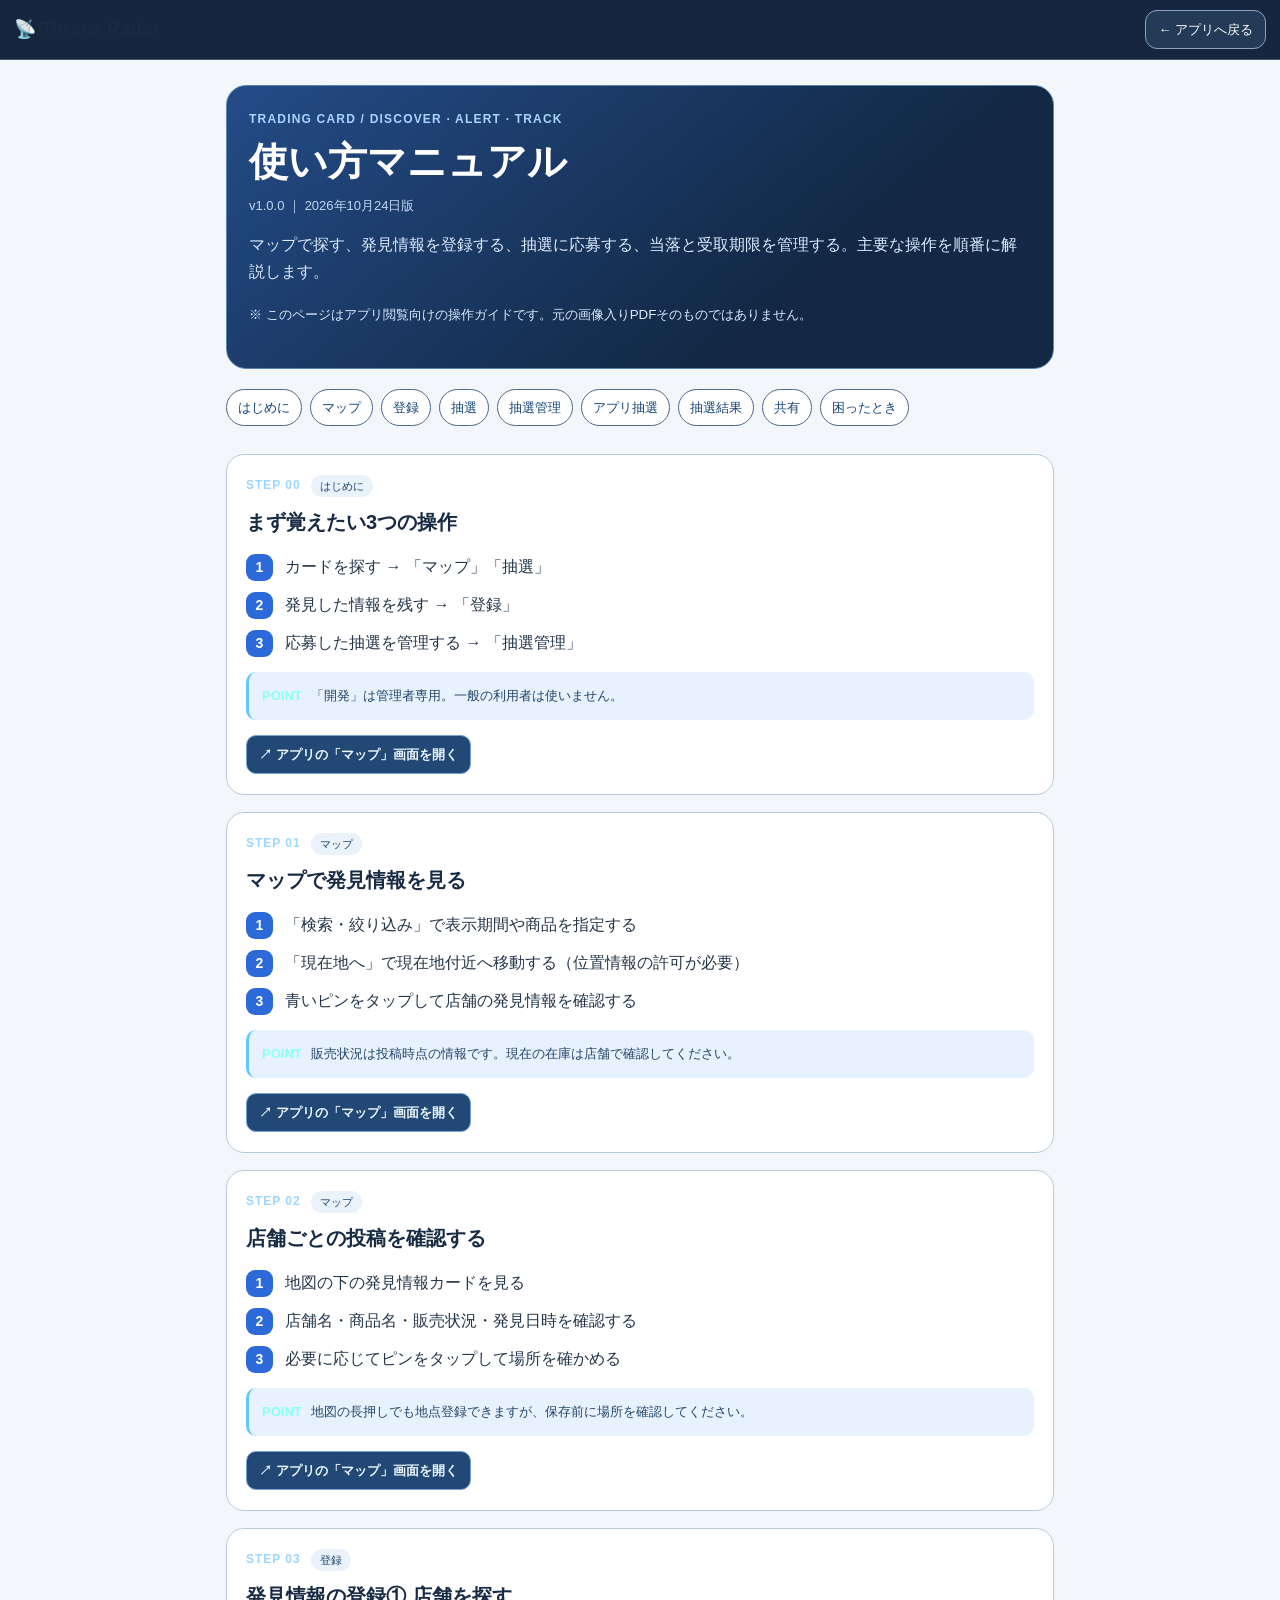
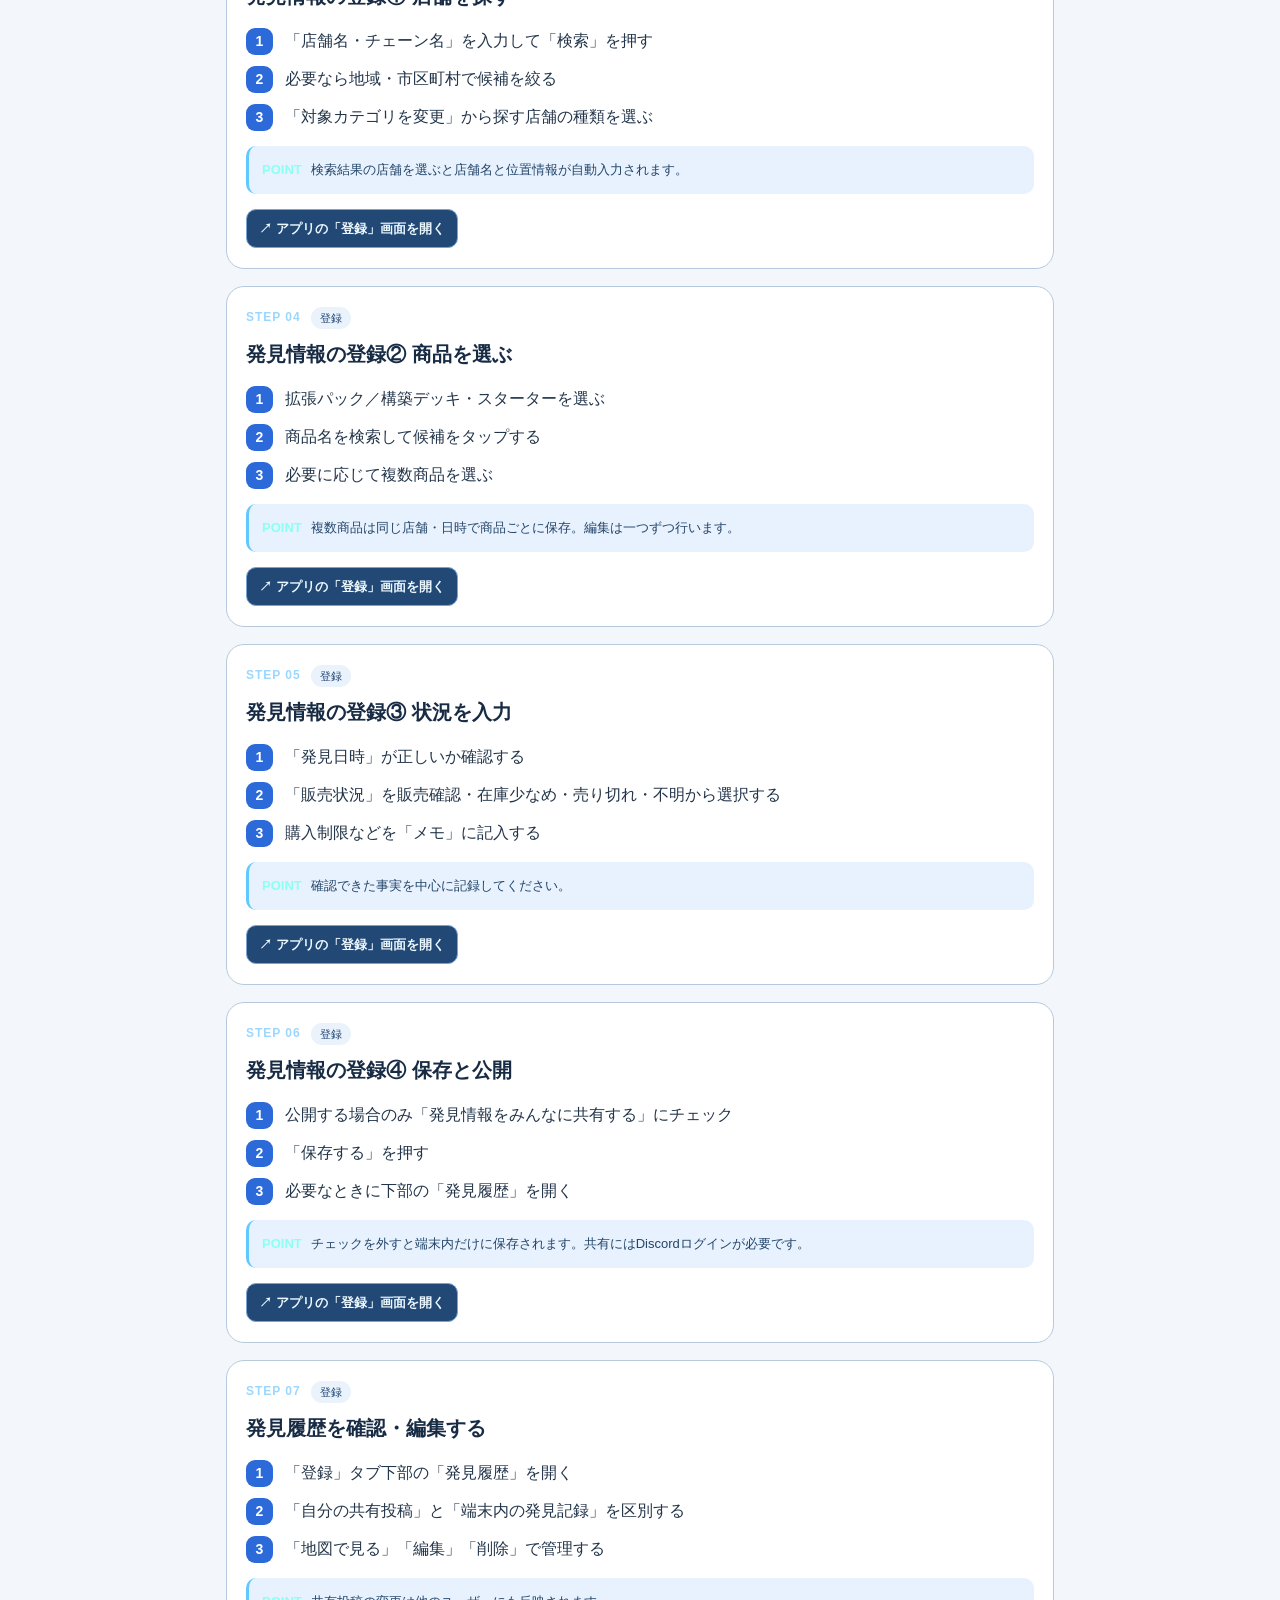
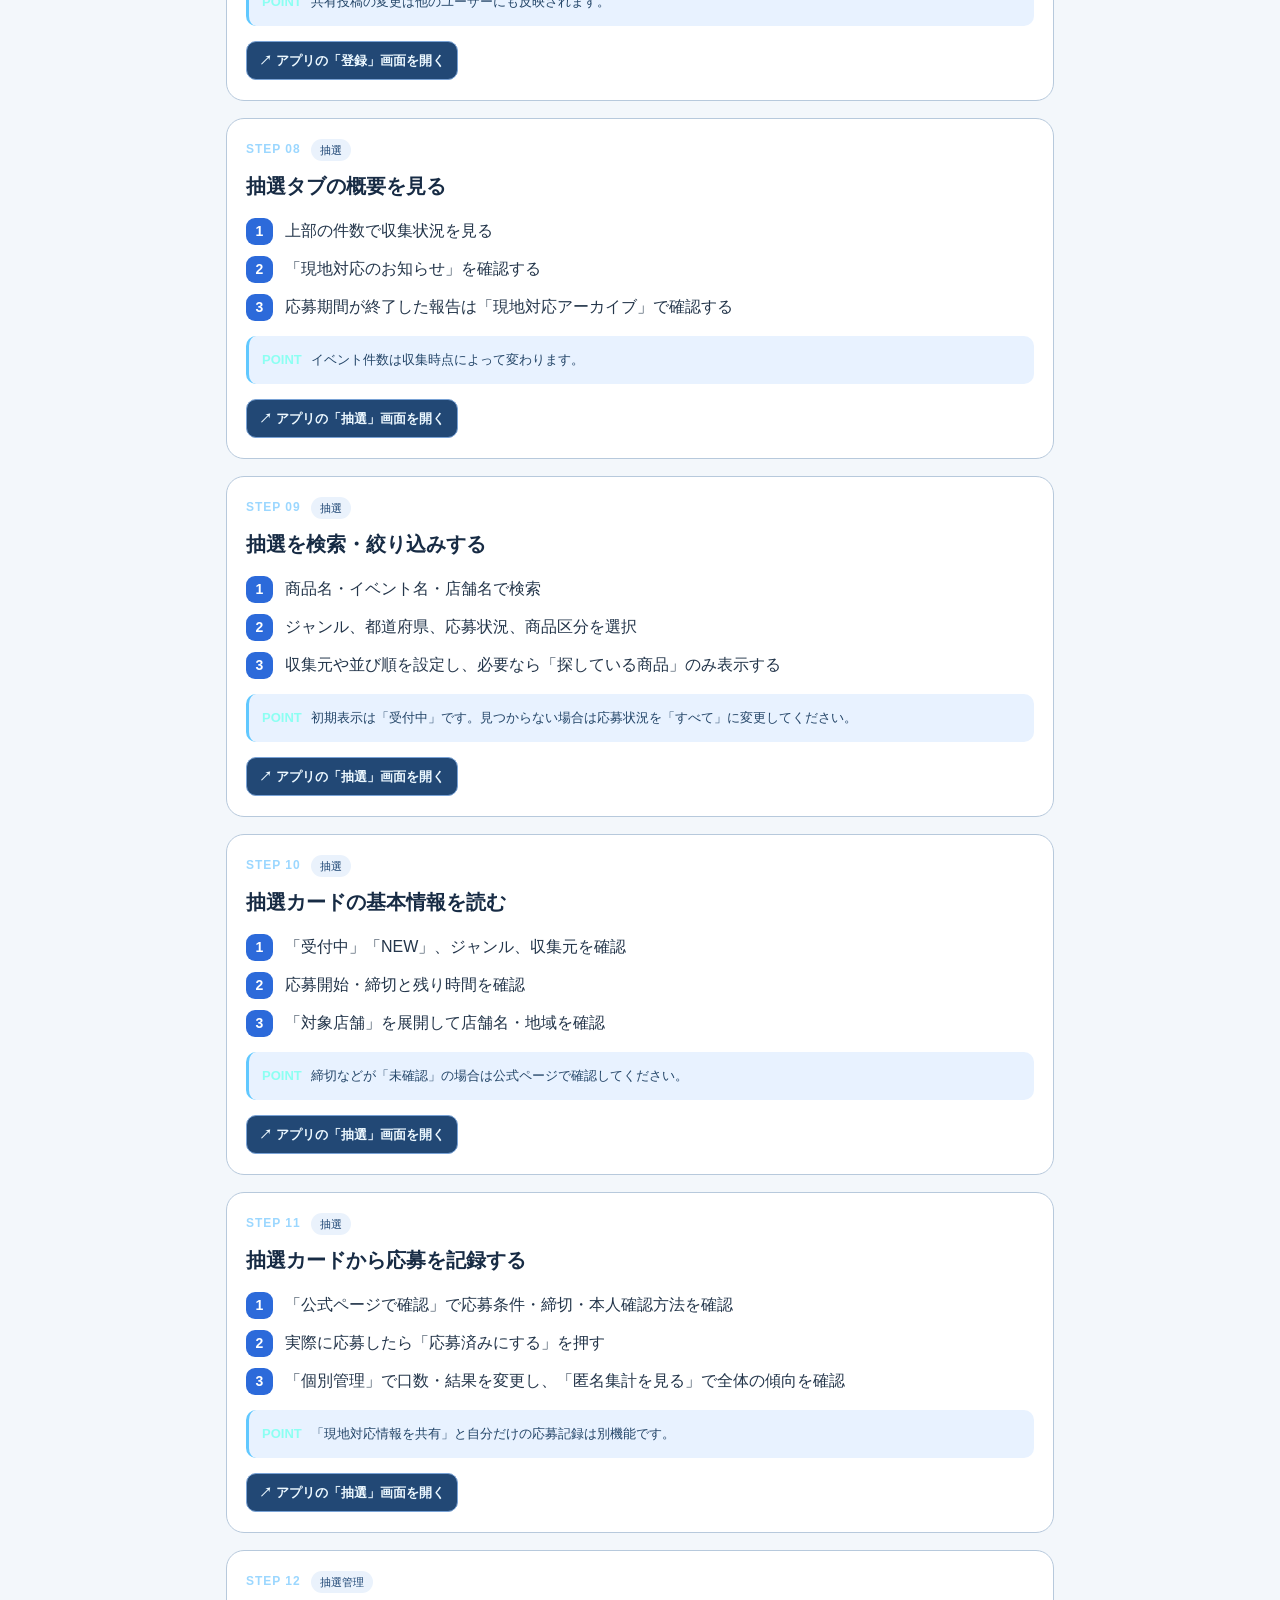
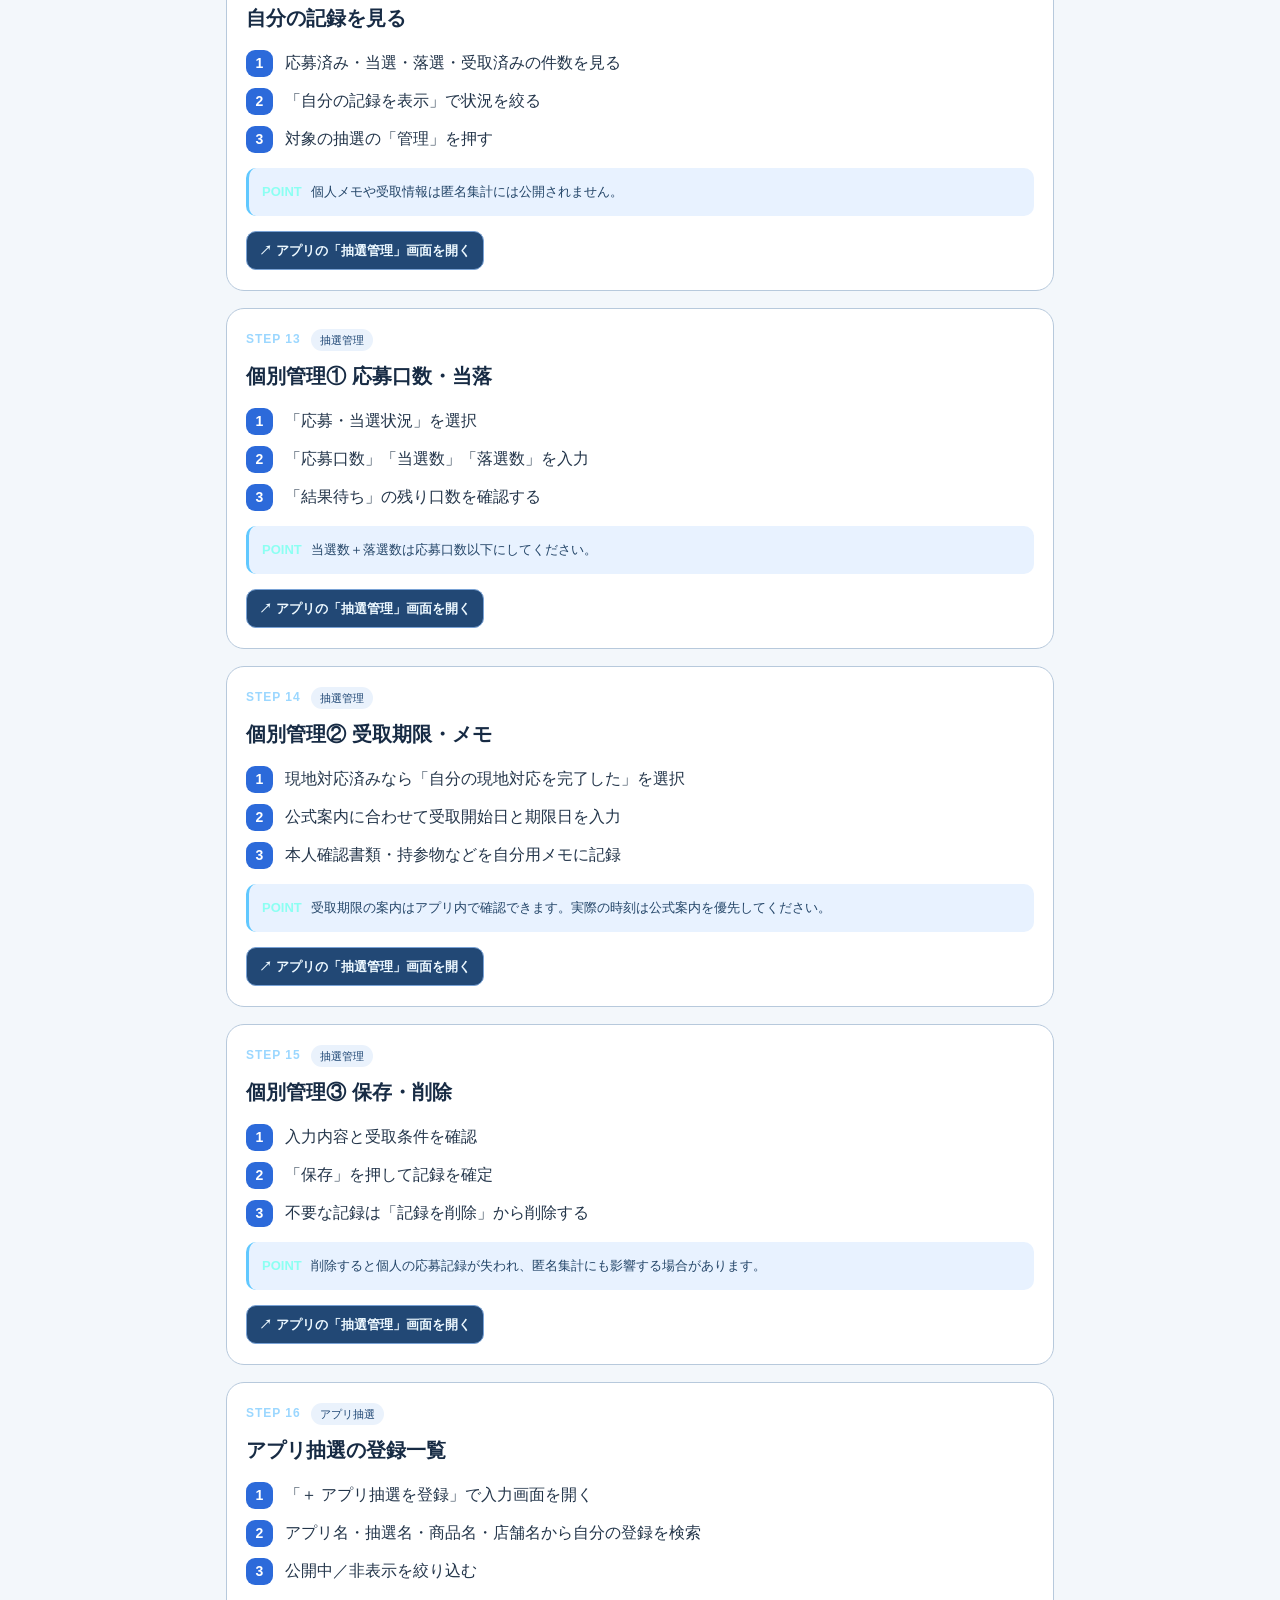
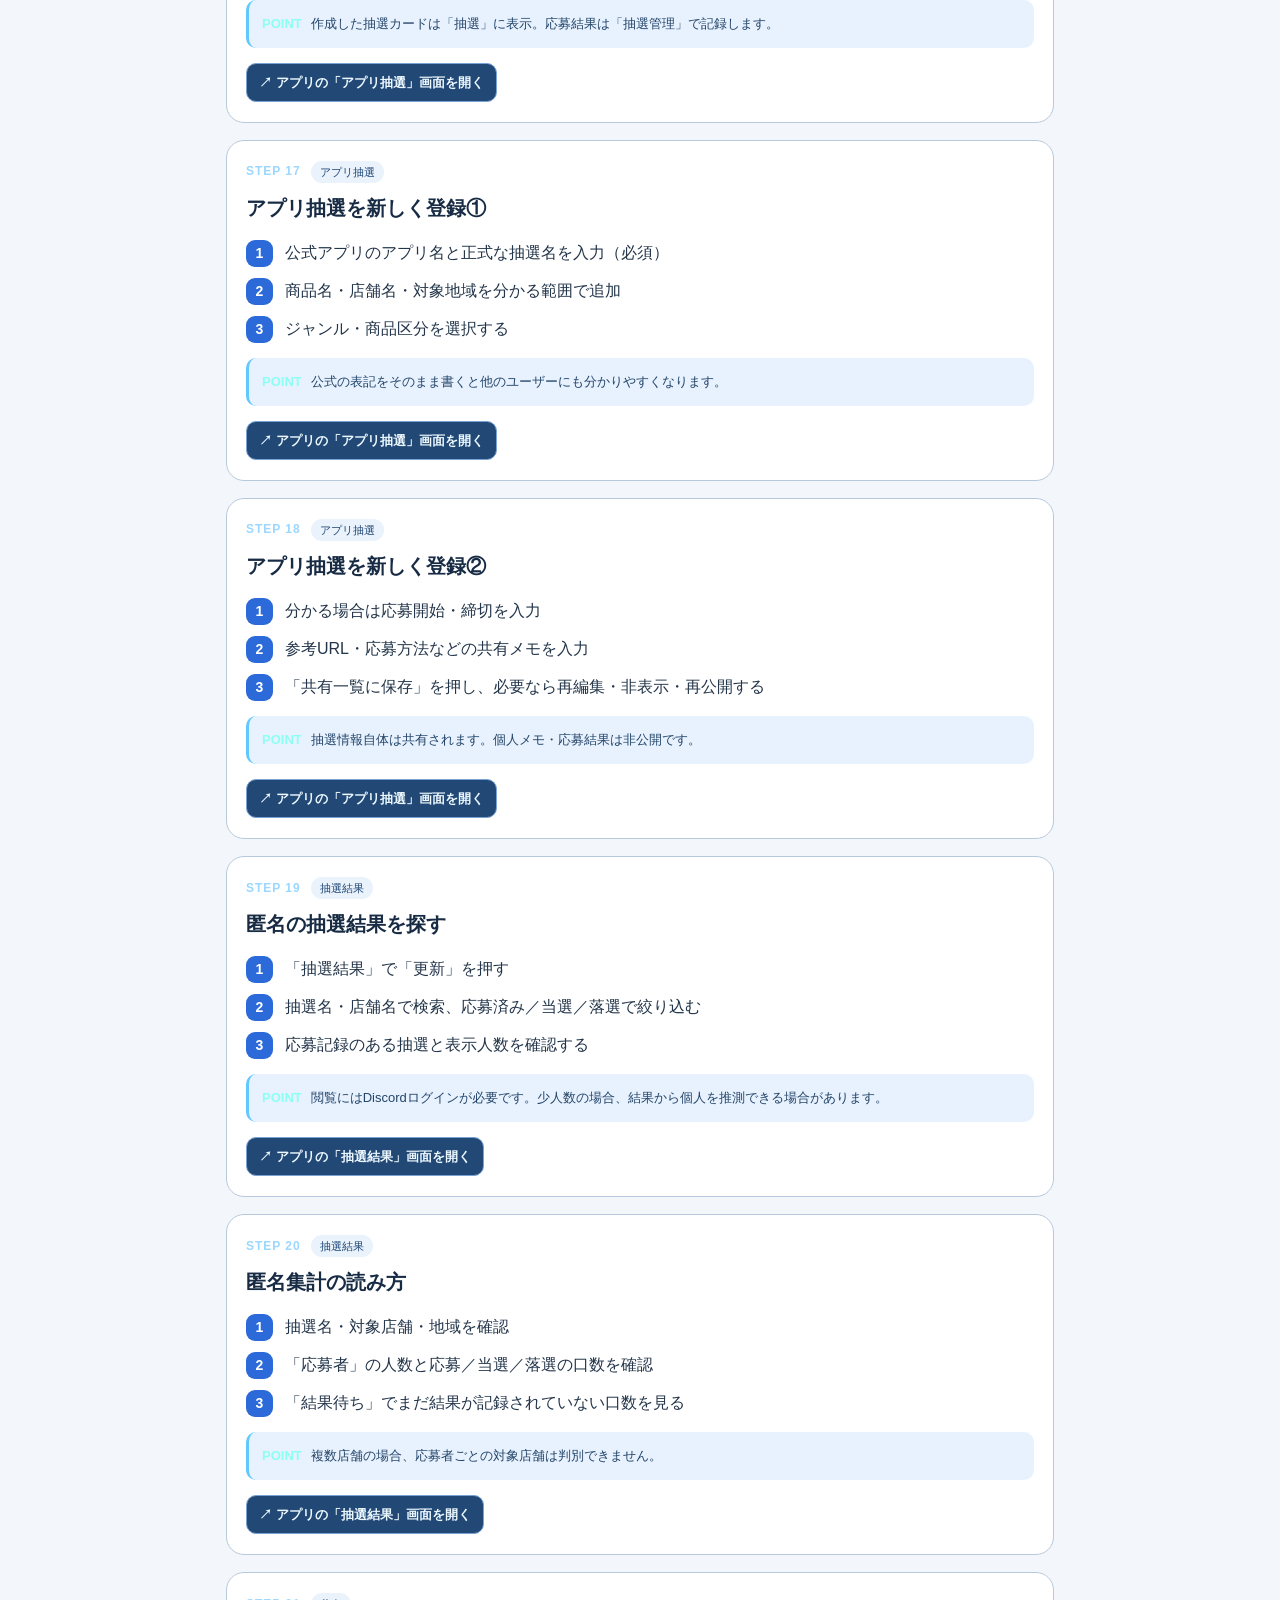
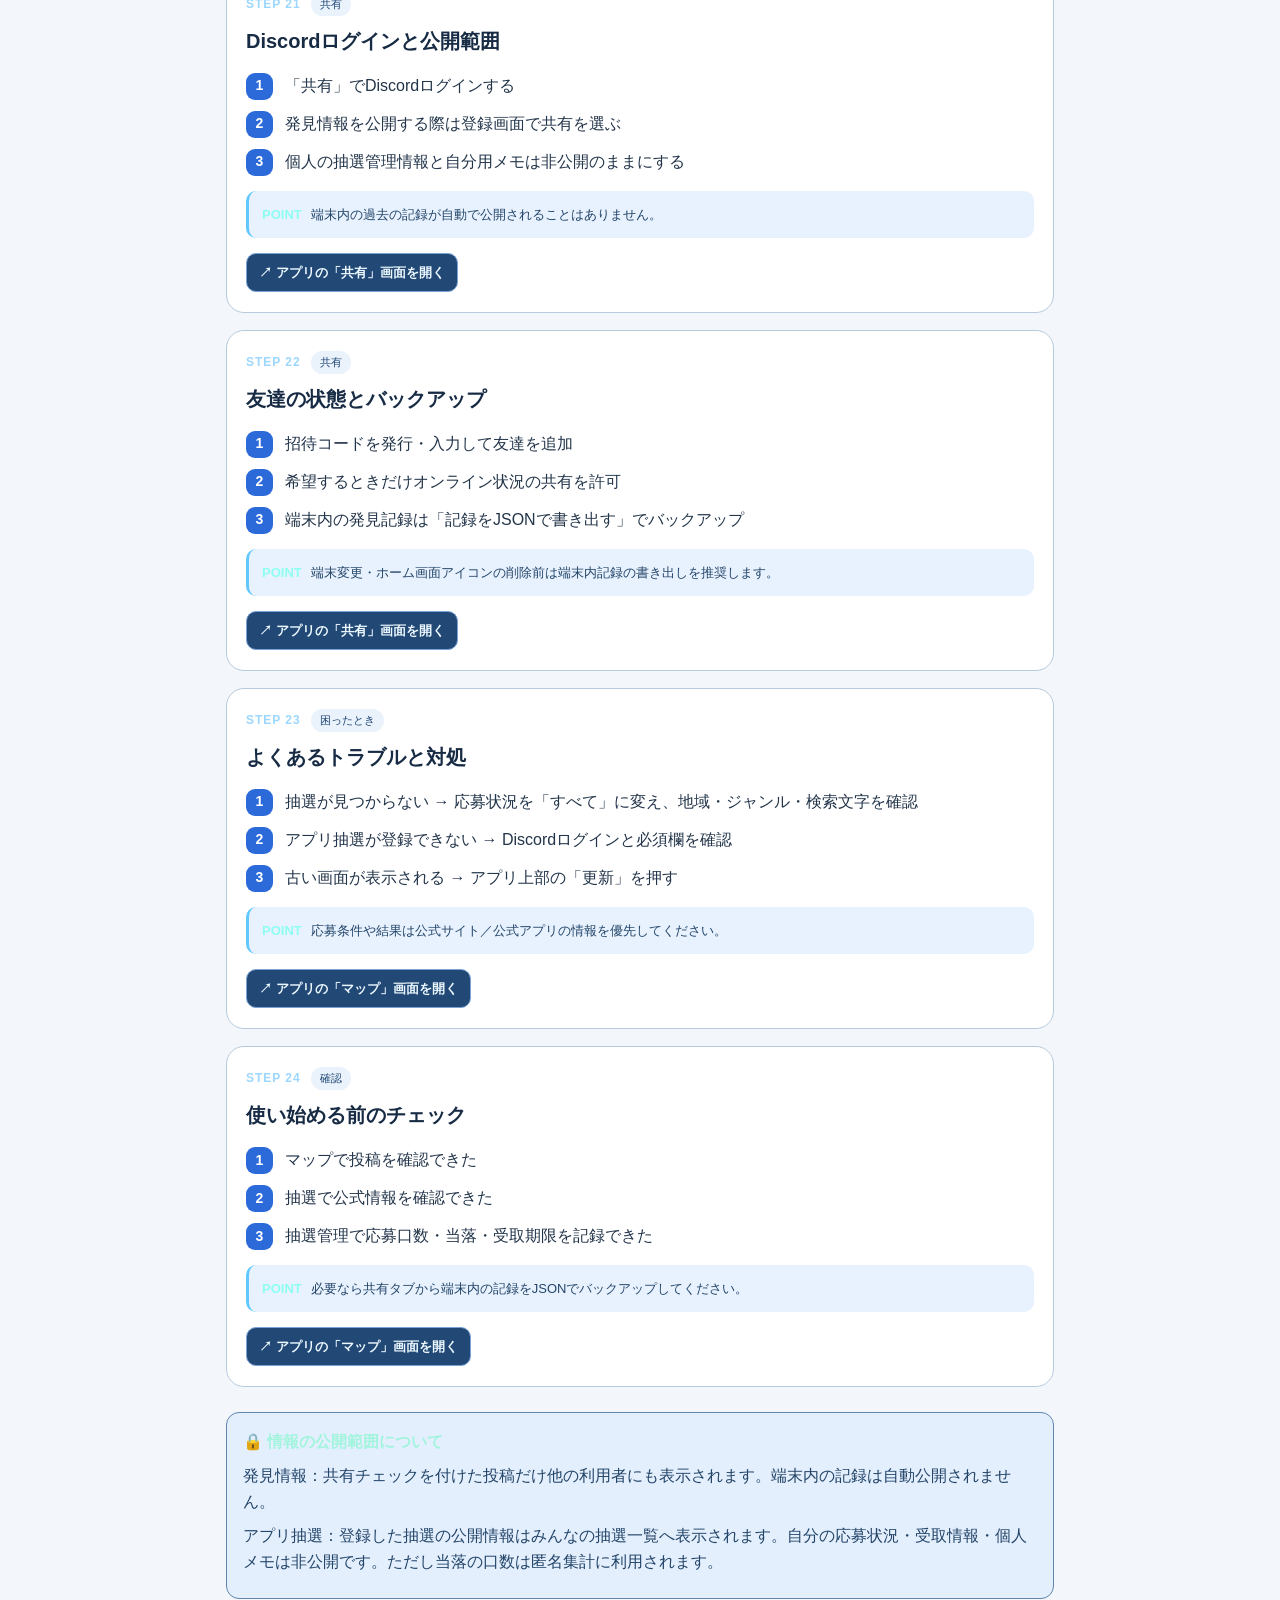
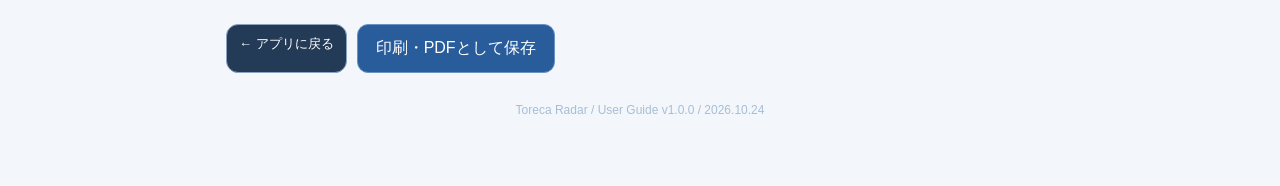
==== guide.html @ 7ef4ee97 "Add user-facing Toreca Radar v1.0.0 manual as a mobile-friendly HTML page" ====
<!DOCTYPE html>
<html lang="ja">
<head>
<meta charset="utf-8">
<meta name="viewport" content="width=device-width,initial-scale=1,viewport-fit=cover">
<meta name="theme-color" content="#101d31">
<title>Toreca Radar | 使い方マニュアル v1.0.0</title>
<meta name="description" content="Toreca Radarの使い方マニュアル。マップ、発見情報の登録、抽選・応募管理、アプリ抽選、匿名集計、共有とバックアップ。">
<style>
:root{color-scheme:dark;--bg:#0c1728;--card:#192c47;--line:#536d8b;--text:#ecf4ff;--muted:#bdcce1;--blue:#337af0;--mint:#8cfff2}
*{box-sizing:border-box}
html{scroll-behavior:smooth;scroll-padding-top:85px}
body{margin:0;background:var(--bg);color:var(--text);font-family:"Meiryo UI",Meiryo,"Yu Gothic UI","Hiragino Kaku Gothic ProN",sans-serif;line-height:1.65}
a{color:#9ac7ff}button{font:inherit}
header{position:sticky;top:0;z-index:5;background:#15263e;display:flex;align-items:center;justify-content:space-between;gap:12px;padding:calc(10px + env(safe-area-inset-top)) 14px 10px;border-bottom:1px solid #405672}
.brand{font-weight:800;letter-spacing:.02em;font-size:18px}.back{border:1px solid #8ba3c2;background:#243b57;color:white;border-radius:12px;text-decoration:none;padding:8px 12px;font-size:13px;white-space:nowrap}
main{width:min(100%,860px);margin:auto;padding:25px 16px 65px}
.intro{background:linear-gradient(140deg,#244c88,#122844 70%);border:1px solid #5d85b4;border-radius:20px;padding:24px 22px}
.eyebrow{font-size:12px;letter-spacing:.1em;color:#a8d5ff;font-weight:800}.intro h1{font-size:clamp(26px,6vw,39px);line-height:1.25;margin:8px 0}
.version{color:#c1d6f4;font-size:13px}.intro p{color:#dbeaff}
.toc{display:flex;flex-wrap:wrap;gap:8px;margin:20px 0 28px}.pill{background:#203651;border:1px solid #4d688a;color:#deebff;padding:7px 11px;text-decoration:none;border-radius:22px;font-size:13px}
.step-card{position:relative;background:var(--card);border:1px solid var(--line);border-radius:18px;margin:0 0 17px;padding:20px 19px;break-inside:avoid;page-break-inside:avoid}
.target{position:absolute;top:-95px}.step-top{display:flex;gap:10px;align-items:center}.step-number{color:#9bd7ff;font-size:12px;font-weight:800;letter-spacing:.08em}.step-kind{background:#27466c;padding:2px 9px;border-radius:20px;font-size:11px;color:#e1eeff}
.step-card h2{font-size:20px;line-height:1.5;margin:10px 0 17px}
.step-card ol{list-style:none;padding:0;margin:0 0 15px;display:grid;gap:11px}
.step-card li{display:flex;gap:12px;align-items:flex-start}.num{flex:none;display:grid;place-items:center;width:27px;height:27px;border-radius:9px;background:#2c6ada;color:white;font-weight:800;font-size:14px}.step-card li span:last-child{flex:1}
.tip{display:flex;gap:9px;background:#263a55;padding:13px;border-radius:10px;color:#dceafa;border-left:3px solid #60c8ff;font-size:13px;margin-bottom:15px}.tip strong{color:var(--mint)}
.open-app{display:inline-block;border:1px solid #79a2d5;border-radius:10px;padding:8px 12px;text-decoration:none;font-size:13px;font-weight:bold;background:#224875;color:#ecf8ff}
.privacy{border:1px solid #6285aa;border-radius:13px;padding:16px;background:#1a2b44;margin:25px 0}.privacy strong{color:#a2f4dd}.privacy p{margin:7px 0}
.actions{display:flex;flex-wrap:wrap;gap:10px;margin-top:20px}.print{border:1px solid #6992c2;color:white;background:#295c9b;border-radius:11px;padding:10px 18px}
footer{font-size:12px;color:#a7bdd6;text-align:center;margin-top:28px}
@media(prefers-color-scheme:light){body{background:#f3f7fb;color:#172b44}.intro{color:#fff}.step-card{background:#fff;border-color:#b7c9dc;color:#172b44}.step-kind{background:#eaf2fc;color:#1e4674}.step-card li{color:#23354a}.tip{background:#e8f2ff;color:#234568}.pill{background:#fff;color:#164678}.privacy{color:#234568;background:#e4effe}.back{color:#fff}}
@media print{html{scroll-behavior:auto}body{background:white!important;color:#172b44!important;font-size:11pt}header,.toc,.open-app,.actions{display:none!important}main{max-width:none;padding:0}.intro{background:#eff6ff!important;color:#172b44!important;print-color-adjust:exact}.intro p,.version{color:#172b44}.step-card{background:white!important;color:black!important;border:1px solid #b7c9dc;padding:12px 18px;margin-bottom:12px}.step-card h2{font-size:16pt;margin:7px 0}.tip{background:#eff5ff!important;color:black!important}.privacy{background:white!important;color:black!important}a{color:#124e8e}footer{color:#777}@page{size:A4;margin:15mm}}
</style>
</head>
<body>
<header><span class="brand">📡 Toreca Radar</span><a class="back" href="./index.html">← アプリへ戻る</a></header>
<main>
<section class="intro"><div class="eyebrow">TRADING CARD / DISCOVER · ALERT · TRACK</div><h1>使い方マニュアル</h1><div class="version">v1.0.0 ｜ 2026年10月24日版</div><p>マップで探す、発見情報を登録する、抽選に応募する、当落と受取期限を管理する。主要な操作を順番に解説します。</p><p><small>※ このページはアプリ閲覧向けの操作ガイドです。元の画像入りPDFそのものではありません。</small></p></section>
<nav class="toc" aria-label="目次"><a class="pill" href="#cat-はじめに">はじめに</a>
<a class="pill" href="#cat-マップ">マップ</a>
<a class="pill" href="#cat-登録">登録</a>
<a class="pill" href="#cat-抽選">抽選</a>
<a class="pill" href="#cat-抽選管理">抽選管理</a>
<a class="pill" href="#cat-アプリ抽選">アプリ抽選</a>
<a class="pill" href="#cat-抽選結果">抽選結果</a>
<a class="pill" href="#cat-共有">共有</a>
<a class="pill" href="#cat-困ったとき">困ったとき</a></nav>
<section class="step-card" id="step-00"><span id="cat-はじめに" class="target"></span><div class="step-top"><span class="step-number">STEP 00</span><span class="step-kind">はじめに</span></div><h2>まず覚えたい3つの操作</h2><ol><li><span class="num">1</span><span>カードを探す → 「マップ」「抽選」</span></li><li><span class="num">2</span><span>発見した情報を残す → 「登録」</span></li><li><span class="num">3</span><span>応募した抽選を管理する → 「抽選管理」</span></li></ol><aside class="tip"><strong>POINT</strong><span>「開発」は管理者専用。一般の利用者は使いません。</span></aside><a class="open-app" href="./index.html?app_refresh=manual&app_tab=start">↗ アプリの「マップ」画面を開く</a></section>
<section class="step-card" id="step-01"><span id="cat-マップ" class="target"></span><div class="step-top"><span class="step-number">STEP 01</span><span class="step-kind">マップ</span></div><h2>マップで発見情報を見る</h2><ol><li><span class="num">1</span><span>「検索・絞り込み」で表示期間や商品を指定する</span></li><li><span class="num">2</span><span>「現在地へ」で現在地付近へ移動する（位置情報の許可が必要）</span></li><li><span class="num">3</span><span>青いピンをタップして店舗の発見情報を確認する</span></li></ol><aside class="tip"><strong>POINT</strong><span>販売状況は投稿時点の情報です。現在の在庫は店舗で確認してください。</span></aside><a class="open-app" href="./index.html?app_refresh=manual&app_tab=map">↗ アプリの「マップ」画面を開く</a></section>
<section class="step-card" id="step-02"><div class="step-top"><span class="step-number">STEP 02</span><span class="step-kind">マップ</span></div><h2>店舗ごとの投稿を確認する</h2><ol><li><span class="num">1</span><span>地図の下の発見情報カードを見る</span></li><li><span class="num">2</span><span>店舗名・商品名・販売状況・発見日時を確認する</span></li><li><span class="num">3</span><span>必要に応じてピンをタップして場所を確かめる</span></li></ol><aside class="tip"><strong>POINT</strong><span>地図の長押しでも地点登録できますが、保存前に場所を確認してください。</span></aside><a class="open-app" href="./index.html?app_refresh=manual&app_tab=map">↗ アプリの「マップ」画面を開く</a></section>
<section class="step-card" id="step-03"><span id="cat-登録" class="target"></span><div class="step-top"><span class="step-number">STEP 03</span><span class="step-kind">登録</span></div><h2>発見情報の登録① 店舗を探す</h2><ol><li><span class="num">1</span><span>「店舗名・チェーン名」を入力して「検索」を押す</span></li><li><span class="num">2</span><span>必要なら地域・市区町村で候補を絞る</span></li><li><span class="num">3</span><span>「対象カテゴリを変更」から探す店舗の種類を選ぶ</span></li></ol><aside class="tip"><strong>POINT</strong><span>検索結果の店舗を選ぶと店舗名と位置情報が自動入力されます。</span></aside><a class="open-app" href="./index.html?app_refresh=manual&app_tab=add">↗ アプリの「登録」画面を開く</a></section>
<section class="step-card" id="step-04"><div class="step-top"><span class="step-number">STEP 04</span><span class="step-kind">登録</span></div><h2>発見情報の登録② 商品を選ぶ</h2><ol><li><span class="num">1</span><span>拡張パック／構築デッキ・スターターを選ぶ</span></li><li><span class="num">2</span><span>商品名を検索して候補をタップする</span></li><li><span class="num">3</span><span>必要に応じて複数商品を選ぶ</span></li></ol><aside class="tip"><strong>POINT</strong><span>複数商品は同じ店舗・日時で商品ごとに保存。編集は一つずつ行います。</span></aside><a class="open-app" href="./index.html?app_refresh=manual&app_tab=add">↗ アプリの「登録」画面を開く</a></section>
<section class="step-card" id="step-05"><div class="step-top"><span class="step-number">STEP 05</span><span class="step-kind">登録</span></div><h2>発見情報の登録③ 状況を入力</h2><ol><li><span class="num">1</span><span>「発見日時」が正しいか確認する</span></li><li><span class="num">2</span><span>「販売状況」を販売確認・在庫少なめ・売り切れ・不明から選択する</span></li><li><span class="num">3</span><span>購入制限などを「メモ」に記入する</span></li></ol><aside class="tip"><strong>POINT</strong><span>確認できた事実を中心に記録してください。</span></aside><a class="open-app" href="./index.html?app_refresh=manual&app_tab=add">↗ アプリの「登録」画面を開く</a></section>
<section class="step-card" id="step-06"><div class="step-top"><span class="step-number">STEP 06</span><span class="step-kind">登録</span></div><h2>発見情報の登録④ 保存と公開</h2><ol><li><span class="num">1</span><span>公開する場合のみ「発見情報をみんなに共有する」にチェック</span></li><li><span class="num">2</span><span>「保存する」を押す</span></li><li><span class="num">3</span><span>必要なときに下部の「発見履歴」を開く</span></li></ol><aside class="tip"><strong>POINT</strong><span>チェックを外すと端末内だけに保存されます。共有にはDiscordログインが必要です。</span></aside><a class="open-app" href="./index.html?app_refresh=manual&app_tab=add">↗ アプリの「登録」画面を開く</a></section>
<section class="step-card" id="step-07"><div class="step-top"><span class="step-number">STEP 07</span><span class="step-kind">登録</span></div><h2>発見履歴を確認・編集する</h2><ol><li><span class="num">1</span><span>「登録」タブ下部の「発見履歴」を開く</span></li><li><span class="num">2</span><span>「自分の共有投稿」と「端末内の発見記録」を区別する</span></li><li><span class="num">3</span><span>「地図で見る」「編集」「削除」で管理する</span></li></ol><aside class="tip"><strong>POINT</strong><span>共有投稿の変更は他のユーザーにも反映されます。</span></aside><a class="open-app" href="./index.html?app_refresh=manual&app_tab=add">↗ アプリの「登録」画面を開く</a></section>
<section class="step-card" id="step-08"><span id="cat-抽選" class="target"></span><div class="step-top"><span class="step-number">STEP 08</span><span class="step-kind">抽選</span></div><h2>抽選タブの概要を見る</h2><ol><li><span class="num">1</span><span>上部の件数で収集状況を見る</span></li><li><span class="num">2</span><span>「現地対応のお知らせ」を確認する</span></li><li><span class="num">3</span><span>応募期間が終了した報告は「現地対応アーカイブ」で確認する</span></li></ol><aside class="tip"><strong>POINT</strong><span>イベント件数は収集時点によって変わります。</span></aside><a class="open-app" href="./index.html?app_refresh=manual&app_tab=lottery">↗ アプリの「抽選」画面を開く</a></section>
<section class="step-card" id="step-09"><div class="step-top"><span class="step-number">STEP 09</span><span class="step-kind">抽選</span></div><h2>抽選を検索・絞り込みする</h2><ol><li><span class="num">1</span><span>商品名・イベント名・店舗名で検索</span></li><li><span class="num">2</span><span>ジャンル、都道府県、応募状況、商品区分を選択</span></li><li><span class="num">3</span><span>収集元や並び順を設定し、必要なら「探している商品」のみ表示する</span></li></ol><aside class="tip"><strong>POINT</strong><span>初期表示は「受付中」です。見つからない場合は応募状況を「すべて」に変更してください。</span></aside><a class="open-app" href="./index.html?app_refresh=manual&app_tab=lottery">↗ アプリの「抽選」画面を開く</a></section>
<section class="step-card" id="step-10"><div class="step-top"><span class="step-number">STEP 10</span><span class="step-kind">抽選</span></div><h2>抽選カードの基本情報を読む</h2><ol><li><span class="num">1</span><span>「受付中」「NEW」、ジャンル、収集元を確認</span></li><li><span class="num">2</span><span>応募開始・締切と残り時間を確認</span></li><li><span class="num">3</span><span>「対象店舗」を展開して店舗名・地域を確認</span></li></ol><aside class="tip"><strong>POINT</strong><span>締切などが「未確認」の場合は公式ページで確認してください。</span></aside><a class="open-app" href="./index.html?app_refresh=manual&app_tab=lottery">↗ アプリの「抽選」画面を開く</a></section>
<section class="step-card" id="step-11"><div class="step-top"><span class="step-number">STEP 11</span><span class="step-kind">抽選</span></div><h2>抽選カードから応募を記録する</h2><ol><li><span class="num">1</span><span>「公式ページで確認」で応募条件・締切・本人確認方法を確認</span></li><li><span class="num">2</span><span>実際に応募したら「応募済みにする」を押す</span></li><li><span class="num">3</span><span>「個別管理」で口数・結果を変更し、「匿名集計を見る」で全体の傾向を確認</span></li></ol><aside class="tip"><strong>POINT</strong><span>「現地対応情報を共有」と自分だけの応募記録は別機能です。</span></aside><a class="open-app" href="./index.html?app_refresh=manual&app_tab=lottery">↗ アプリの「抽選」画面を開く</a></section>
<section class="step-card" id="step-12"><span id="cat-抽選管理" class="target"></span><div class="step-top"><span class="step-number">STEP 12</span><span class="step-kind">抽選管理</span></div><h2>自分の記録を見る</h2><ol><li><span class="num">1</span><span>応募済み・当選・落選・受取済みの件数を見る</span></li><li><span class="num">2</span><span>「自分の記録を表示」で状況を絞る</span></li><li><span class="num">3</span><span>対象の抽選の「管理」を押す</span></li></ol><aside class="tip"><strong>POINT</strong><span>個人メモや受取情報は匿名集計には公開されません。</span></aside><a class="open-app" href="./index.html?app_refresh=manual&app_tab=lotteryManage">↗ アプリの「抽選管理」画面を開く</a></section>
<section class="step-card" id="step-13"><div class="step-top"><span class="step-number">STEP 13</span><span class="step-kind">抽選管理</span></div><h2>個別管理① 応募口数・当落</h2><ol><li><span class="num">1</span><span>「応募・当選状況」を選択</span></li><li><span class="num">2</span><span>「応募口数」「当選数」「落選数」を入力</span></li><li><span class="num">3</span><span>「結果待ち」の残り口数を確認する</span></li></ol><aside class="tip"><strong>POINT</strong><span>当選数＋落選数は応募口数以下にしてください。</span></aside><a class="open-app" href="./index.html?app_refresh=manual&app_tab=lotteryManage">↗ アプリの「抽選管理」画面を開く</a></section>
<section class="step-card" id="step-14"><div class="step-top"><span class="step-number">STEP 14</span><span class="step-kind">抽選管理</span></div><h2>個別管理② 受取期限・メモ</h2><ol><li><span class="num">1</span><span>現地対応済みなら「自分の現地対応を完了した」を選択</span></li><li><span class="num">2</span><span>公式案内に合わせて受取開始日と期限日を入力</span></li><li><span class="num">3</span><span>本人確認書類・持参物などを自分用メモに記録</span></li></ol><aside class="tip"><strong>POINT</strong><span>受取期限の案内はアプリ内で確認できます。実際の時刻は公式案内を優先してください。</span></aside><a class="open-app" href="./index.html?app_refresh=manual&app_tab=lotteryManage">↗ アプリの「抽選管理」画面を開く</a></section>
<section class="step-card" id="step-15"><div class="step-top"><span class="step-number">STEP 15</span><span class="step-kind">抽選管理</span></div><h2>個別管理③ 保存・削除</h2><ol><li><span class="num">1</span><span>入力内容と受取条件を確認</span></li><li><span class="num">2</span><span>「保存」を押して記録を確定</span></li><li><span class="num">3</span><span>不要な記録は「記録を削除」から削除する</span></li></ol><aside class="tip"><strong>POINT</strong><span>削除すると個人の応募記録が失われ、匿名集計にも影響する場合があります。</span></aside><a class="open-app" href="./index.html?app_refresh=manual&app_tab=lotteryManage">↗ アプリの「抽選管理」画面を開く</a></section>
<section class="step-card" id="step-16"><span id="cat-アプリ抽選" class="target"></span><div class="step-top"><span class="step-number">STEP 16</span><span class="step-kind">アプリ抽選</span></div><h2>アプリ抽選の登録一覧</h2><ol><li><span class="num">1</span><span>「＋ アプリ抽選を登録」で入力画面を開く</span></li><li><span class="num">2</span><span>アプリ名・抽選名・商品名・店舗名から自分の登録を検索</span></li><li><span class="num">3</span><span>公開中／非表示を絞り込む</span></li></ol><aside class="tip"><strong>POINT</strong><span>作成した抽選カードは「抽選」に表示。応募結果は「抽選管理」で記録します。</span></aside><a class="open-app" href="./index.html?app_refresh=manual&app_tab=appLottery">↗ アプリの「アプリ抽選」画面を開く</a></section>
<section class="step-card" id="step-17"><div class="step-top"><span class="step-number">STEP 17</span><span class="step-kind">アプリ抽選</span></div><h2>アプリ抽選を新しく登録①</h2><ol><li><span class="num">1</span><span>公式アプリのアプリ名と正式な抽選名を入力（必須）</span></li><li><span class="num">2</span><span>商品名・店舗名・対象地域を分かる範囲で追加</span></li><li><span class="num">3</span><span>ジャンル・商品区分を選択する</span></li></ol><aside class="tip"><strong>POINT</strong><span>公式の表記をそのまま書くと他のユーザーにも分かりやすくなります。</span></aside><a class="open-app" href="./index.html?app_refresh=manual&app_tab=appLottery">↗ アプリの「アプリ抽選」画面を開く</a></section>
<section class="step-card" id="step-18"><div class="step-top"><span class="step-number">STEP 18</span><span class="step-kind">アプリ抽選</span></div><h2>アプリ抽選を新しく登録②</h2><ol><li><span class="num">1</span><span>分かる場合は応募開始・締切を入力</span></li><li><span class="num">2</span><span>参考URL・応募方法などの共有メモを入力</span></li><li><span class="num">3</span><span>「共有一覧に保存」を押し、必要なら再編集・非表示・再公開する</span></li></ol><aside class="tip"><strong>POINT</strong><span>抽選情報自体は共有されます。個人メモ・応募結果は非公開です。</span></aside><a class="open-app" href="./index.html?app_refresh=manual&app_tab=appLottery">↗ アプリの「アプリ抽選」画面を開く</a></section>
<section class="step-card" id="step-19"><span id="cat-抽選結果" class="target"></span><div class="step-top"><span class="step-number">STEP 19</span><span class="step-kind">抽選結果</span></div><h2>匿名の抽選結果を探す</h2><ol><li><span class="num">1</span><span>「抽選結果」で「更新」を押す</span></li><li><span class="num">2</span><span>抽選名・店舗名で検索、応募済み／当選／落選で絞り込む</span></li><li><span class="num">3</span><span>応募記録のある抽選と表示人数を確認する</span></li></ol><aside class="tip"><strong>POINT</strong><span>閲覧にはDiscordログインが必要です。少人数の場合、結果から個人を推測できる場合があります。</span></aside><a class="open-app" href="./index.html?app_refresh=manual&app_tab=lotteryResults">↗ アプリの「抽選結果」画面を開く</a></section>
<section class="step-card" id="step-20"><div class="step-top"><span class="step-number">STEP 20</span><span class="step-kind">抽選結果</span></div><h2>匿名集計の読み方</h2><ol><li><span class="num">1</span><span>抽選名・対象店舗・地域を確認</span></li><li><span class="num">2</span><span>「応募者」の人数と応募／当選／落選の口数を確認</span></li><li><span class="num">3</span><span>「結果待ち」でまだ結果が記録されていない口数を見る</span></li></ol><aside class="tip"><strong>POINT</strong><span>複数店舗の場合、応募者ごとの対象店舗は判別できません。</span></aside><a class="open-app" href="./index.html?app_refresh=manual&app_tab=lotteryResults">↗ アプリの「抽選結果」画面を開く</a></section>
<section class="step-card" id="step-21"><span id="cat-共有" class="target"></span><div class="step-top"><span class="step-number">STEP 21</span><span class="step-kind">共有</span></div><h2>Discordログインと公開範囲</h2><ol><li><span class="num">1</span><span>「共有」でDiscordログインする</span></li><li><span class="num">2</span><span>発見情報を公開する際は登録画面で共有を選ぶ</span></li><li><span class="num">3</span><span>個人の抽選管理情報と自分用メモは非公開のままにする</span></li></ol><aside class="tip"><strong>POINT</strong><span>端末内の過去の記録が自動で公開されることはありません。</span></aside><a class="open-app" href="./index.html?app_refresh=manual&app_tab=group">↗ アプリの「共有」画面を開く</a></section>
<section class="step-card" id="step-22"><div class="step-top"><span class="step-number">STEP 22</span><span class="step-kind">共有</span></div><h2>友達の状態とバックアップ</h2><ol><li><span class="num">1</span><span>招待コードを発行・入力して友達を追加</span></li><li><span class="num">2</span><span>希望するときだけオンライン状況の共有を許可</span></li><li><span class="num">3</span><span>端末内の発見記録は「記録をJSONで書き出す」でバックアップ</span></li></ol><aside class="tip"><strong>POINT</strong><span>端末変更・ホーム画面アイコンの削除前は端末内記録の書き出しを推奨します。</span></aside><a class="open-app" href="./index.html?app_refresh=manual&app_tab=group">↗ アプリの「共有」画面を開く</a></section>
<section class="step-card" id="step-23"><span id="cat-困ったとき" class="target"></span><div class="step-top"><span class="step-number">STEP 23</span><span class="step-kind">困ったとき</span></div><h2>よくあるトラブルと対処</h2><ol><li><span class="num">1</span><span>抽選が見つからない → 応募状況を「すべて」に変え、地域・ジャンル・検索文字を確認</span></li><li><span class="num">2</span><span>アプリ抽選が登録できない → Discordログインと必須欄を確認</span></li><li><span class="num">3</span><span>古い画面が表示される → アプリ上部の「更新」を押す</span></li></ol><aside class="tip"><strong>POINT</strong><span>応募条件や結果は公式サイト／公式アプリの情報を優先してください。</span></aside><a class="open-app" href="./index.html?app_refresh=manual&app_tab=start">↗ アプリの「マップ」画面を開く</a></section>
<section class="step-card" id="step-24"><span id="cat-確認" class="target"></span><div class="step-top"><span class="step-number">STEP 24</span><span class="step-kind">確認</span></div><h2>使い始める前のチェック</h2><ol><li><span class="num">1</span><span>マップで投稿を確認できた</span></li><li><span class="num">2</span><span>抽選で公式情報を確認できた</span></li><li><span class="num">3</span><span>抽選管理で応募口数・当落・受取期限を記録できた</span></li></ol><aside class="tip"><strong>POINT</strong><span>必要なら共有タブから端末内の記録をJSONでバックアップしてください。</span></aside><a class="open-app" href="./index.html?app_refresh=manual&app_tab=start">↗ アプリの「マップ」画面を開く</a></section>
<section class="privacy"><strong>🔒 情報の公開範囲について</strong><p>発見情報：共有チェックを付けた投稿だけ他の利用者にも表示されます。端末内の記録は自動公開されません。</p><p>アプリ抽選：登録した抽選の公開情報はみんなの抽選一覧へ表示されます。自分の応募状況・受取情報・個人メモは非公開です。ただし当落の口数は匿名集計に利用されます。</p></section>
<div class="actions"><a class="back" href="./index.html">← アプリに戻る</a><button class="print" type="button" onclick="window.print()">印刷・PDFとして保存</button></div>
<footer>Toreca Radar / User Guide v1.0.0 / 2026.10.24</footer>
</main></body></html>
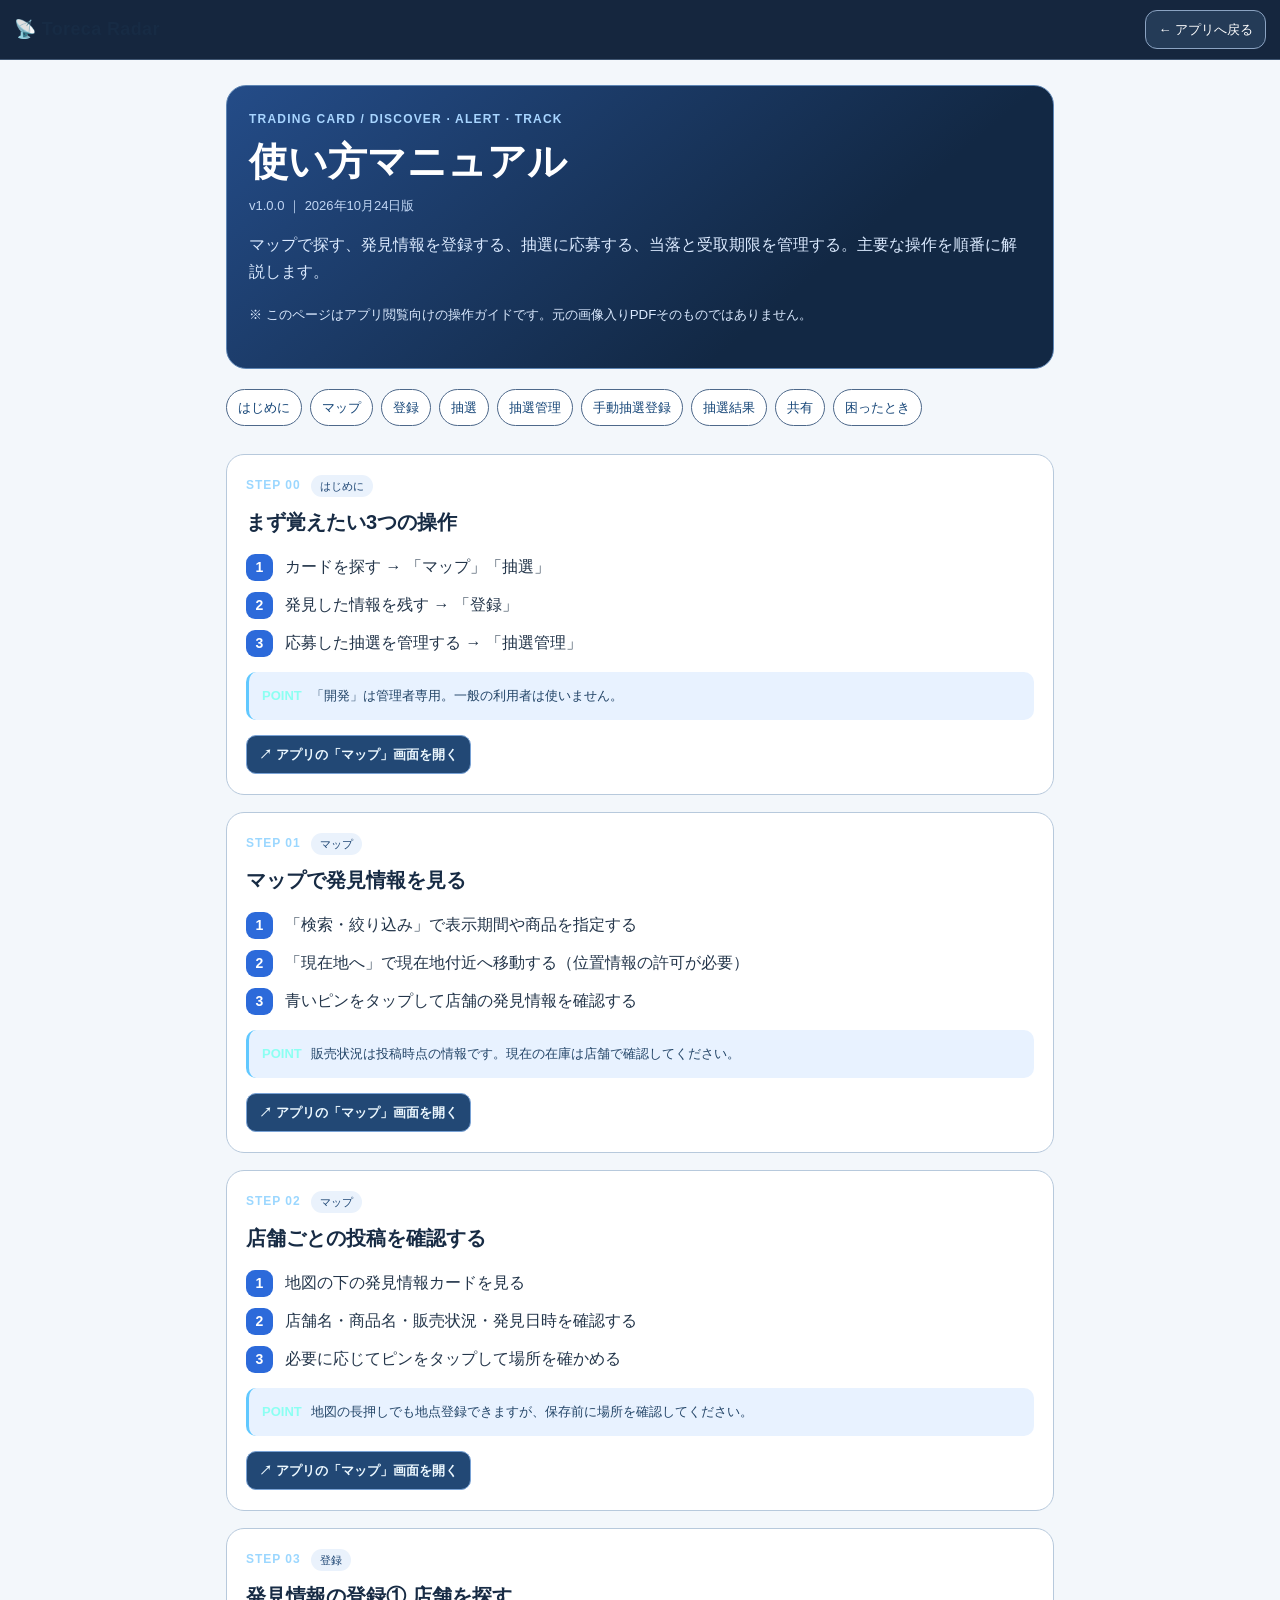
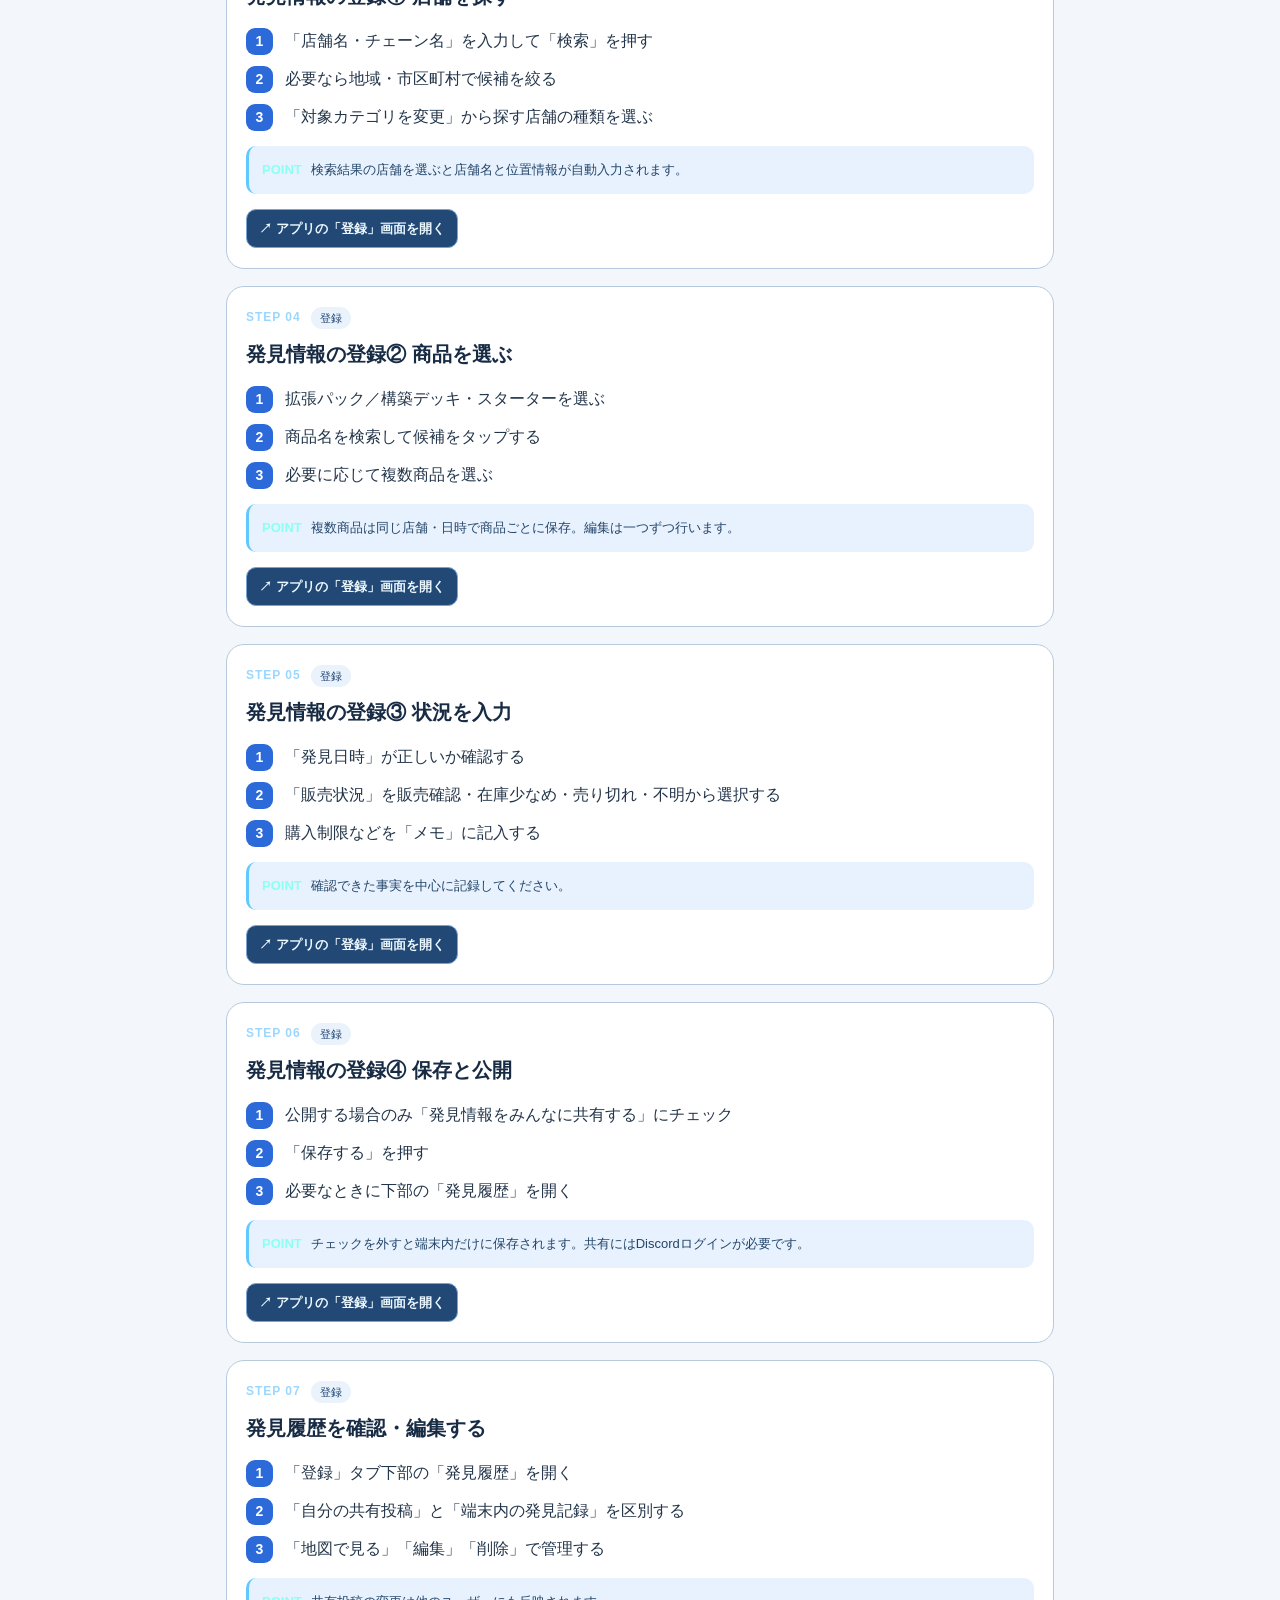
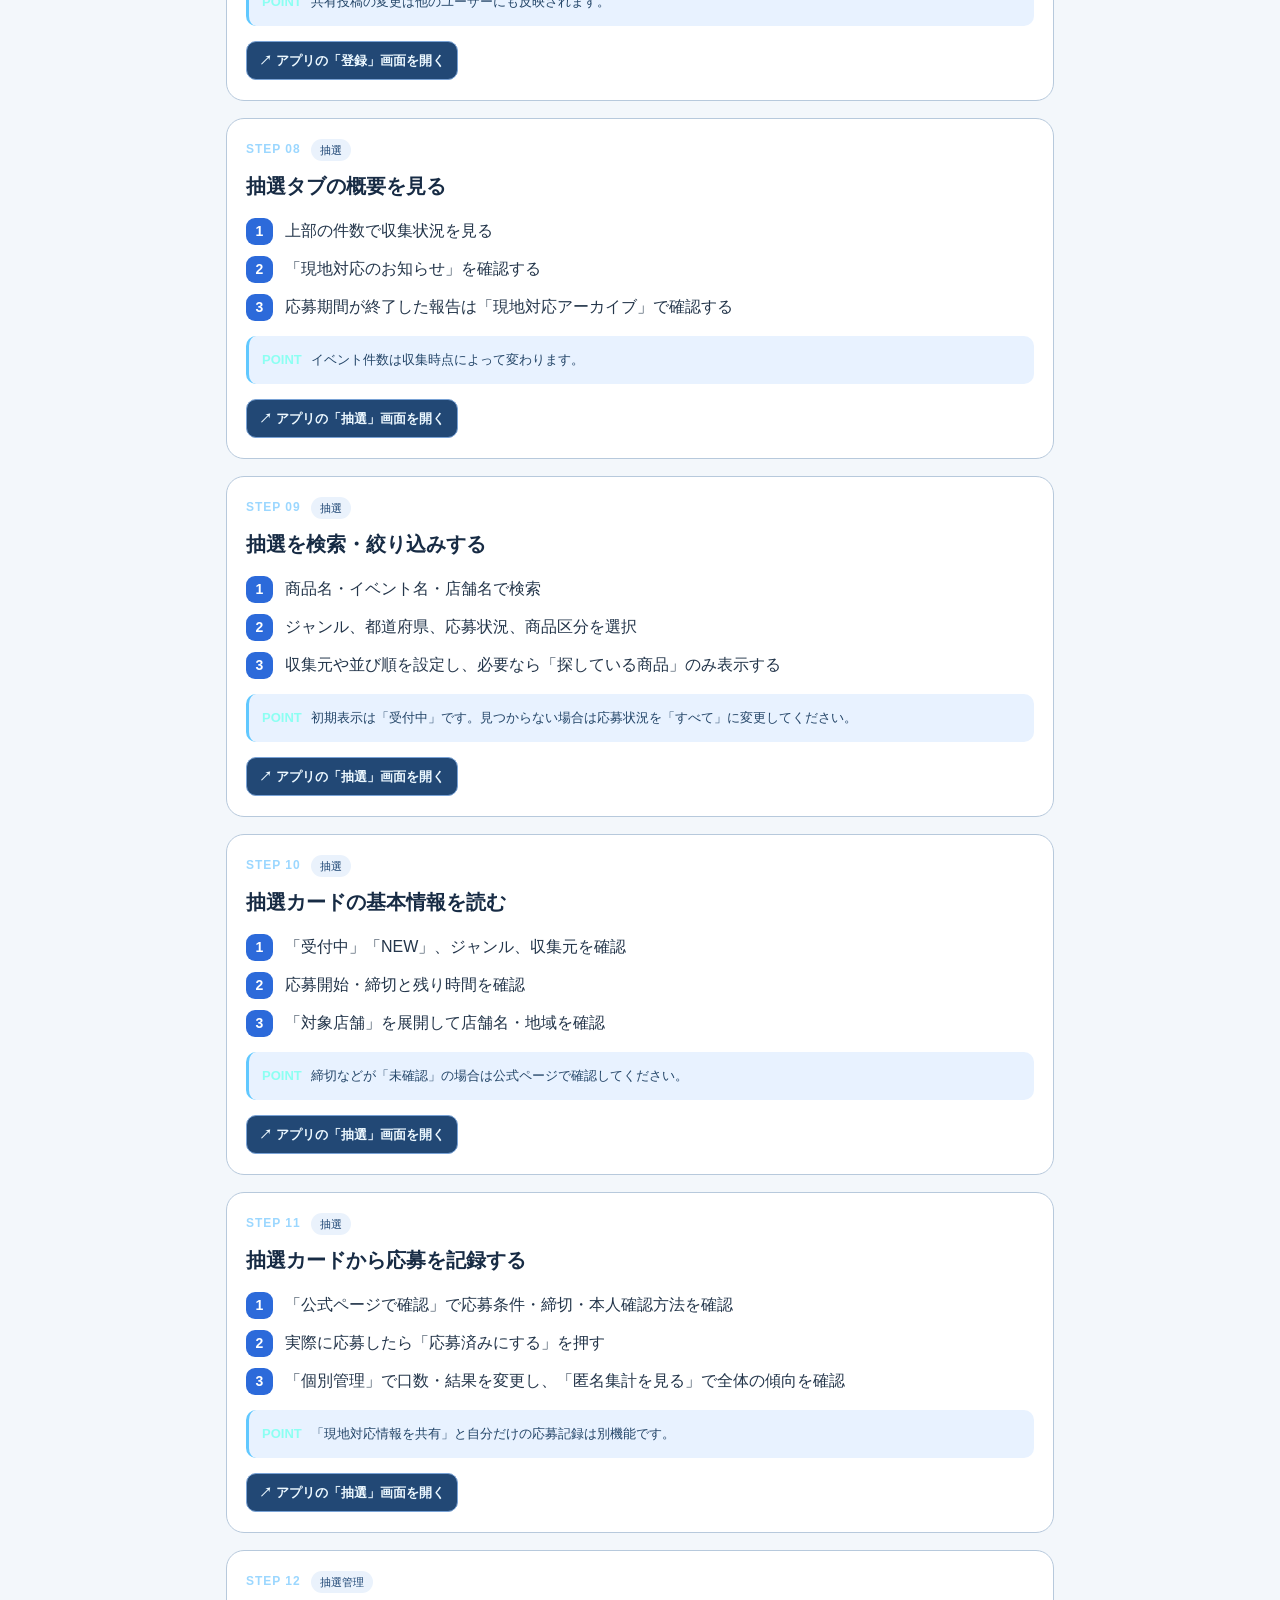
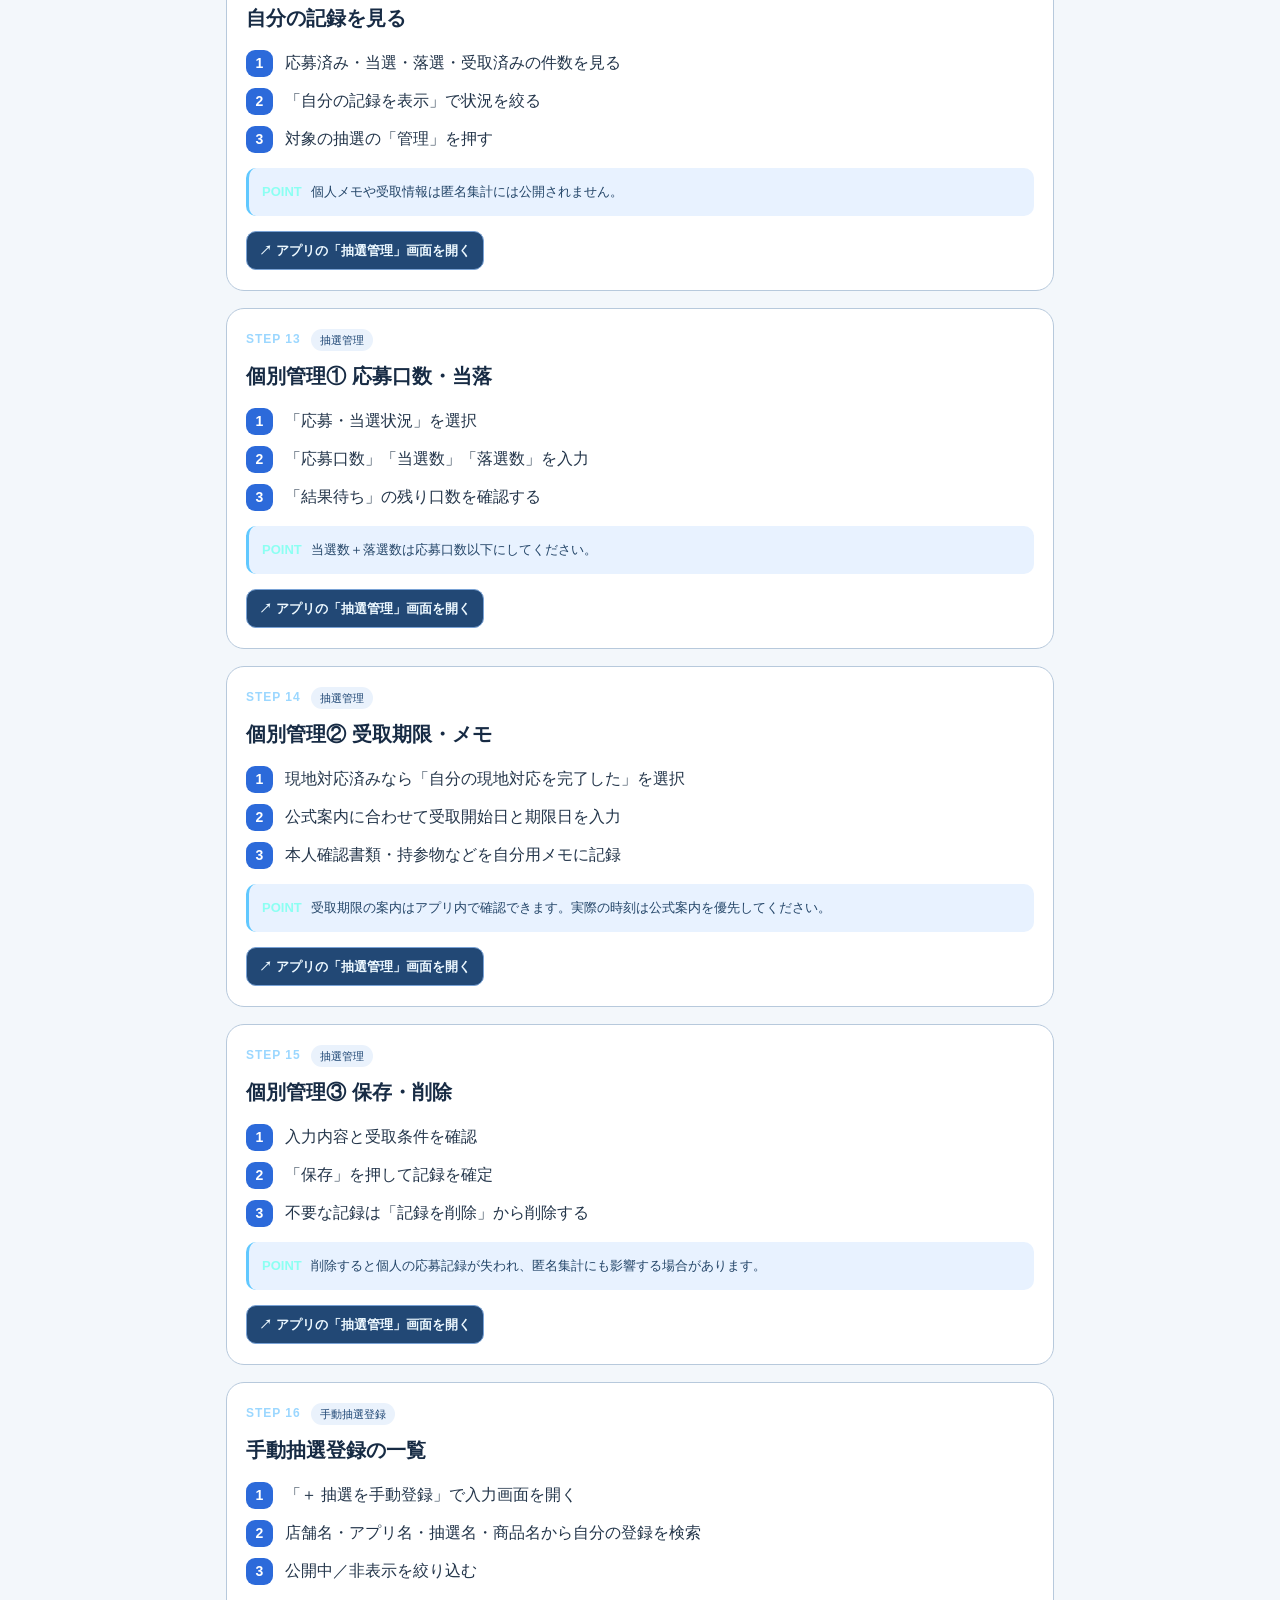
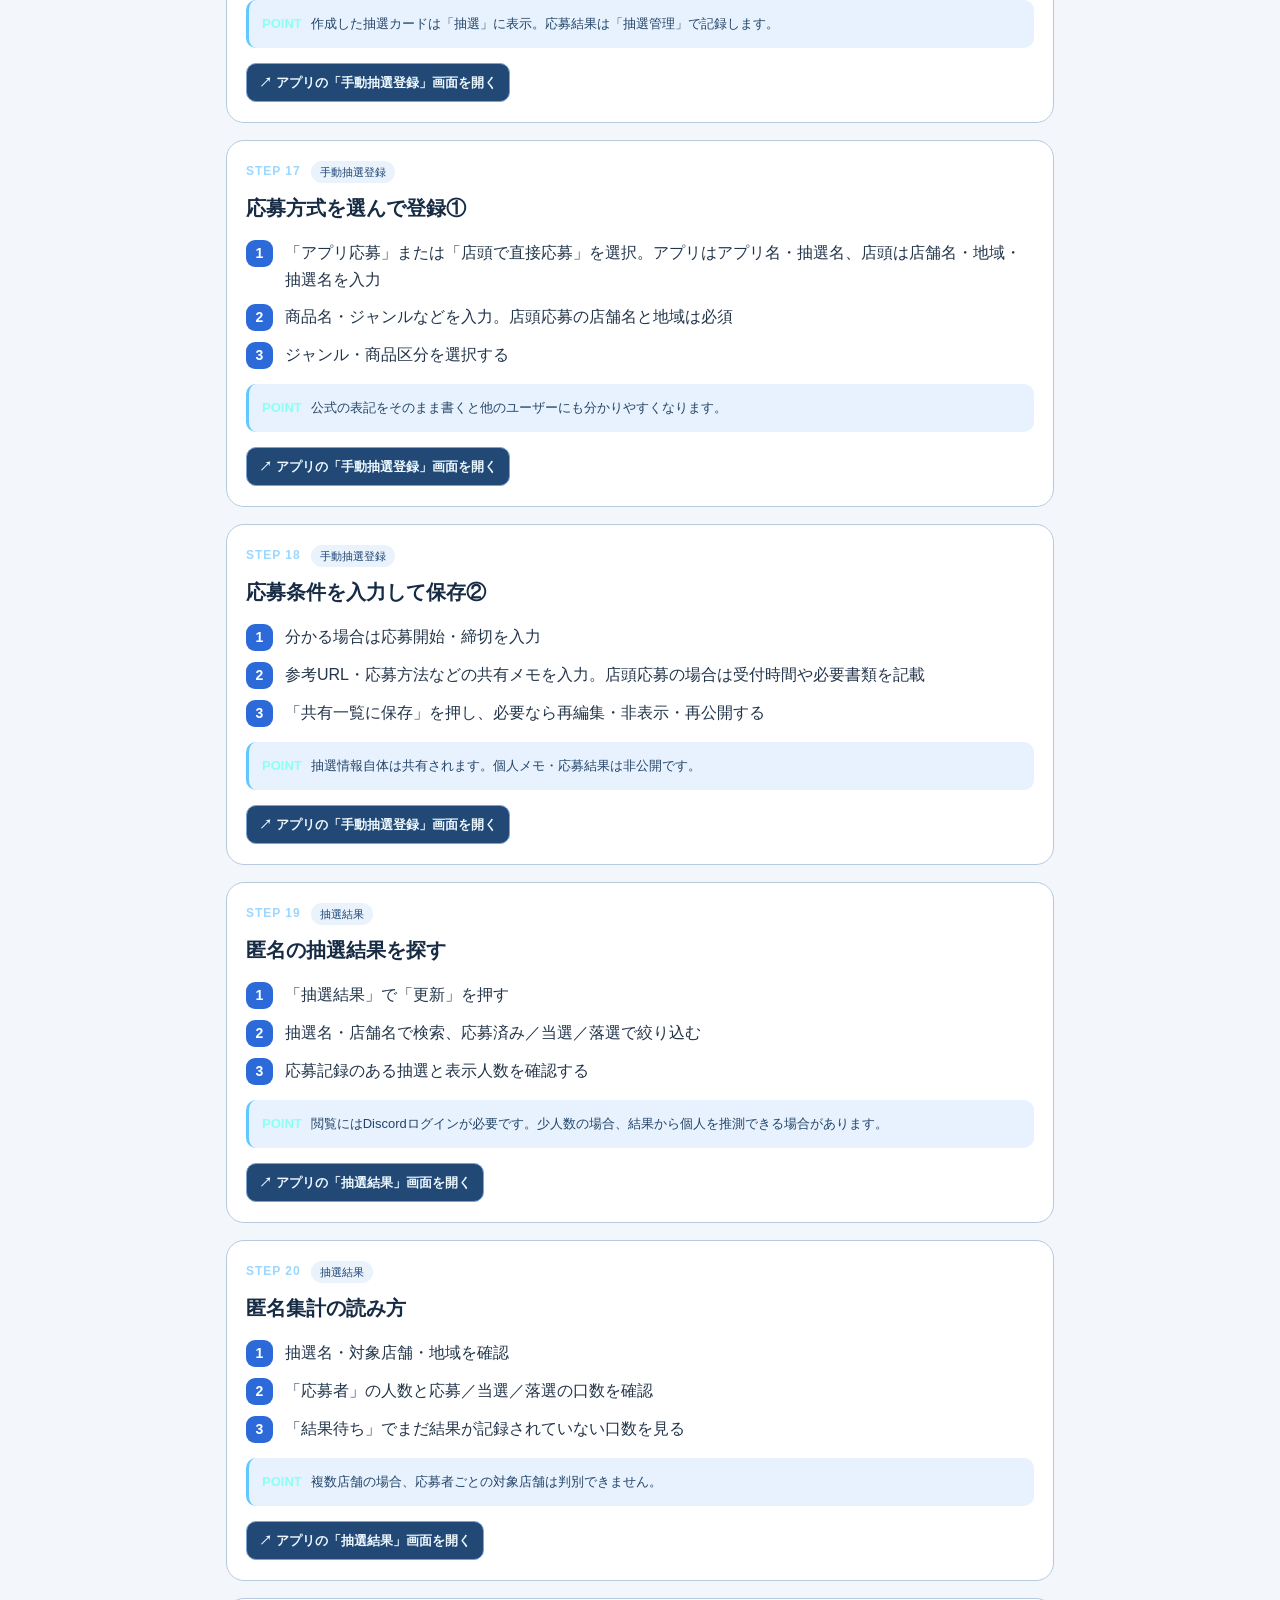
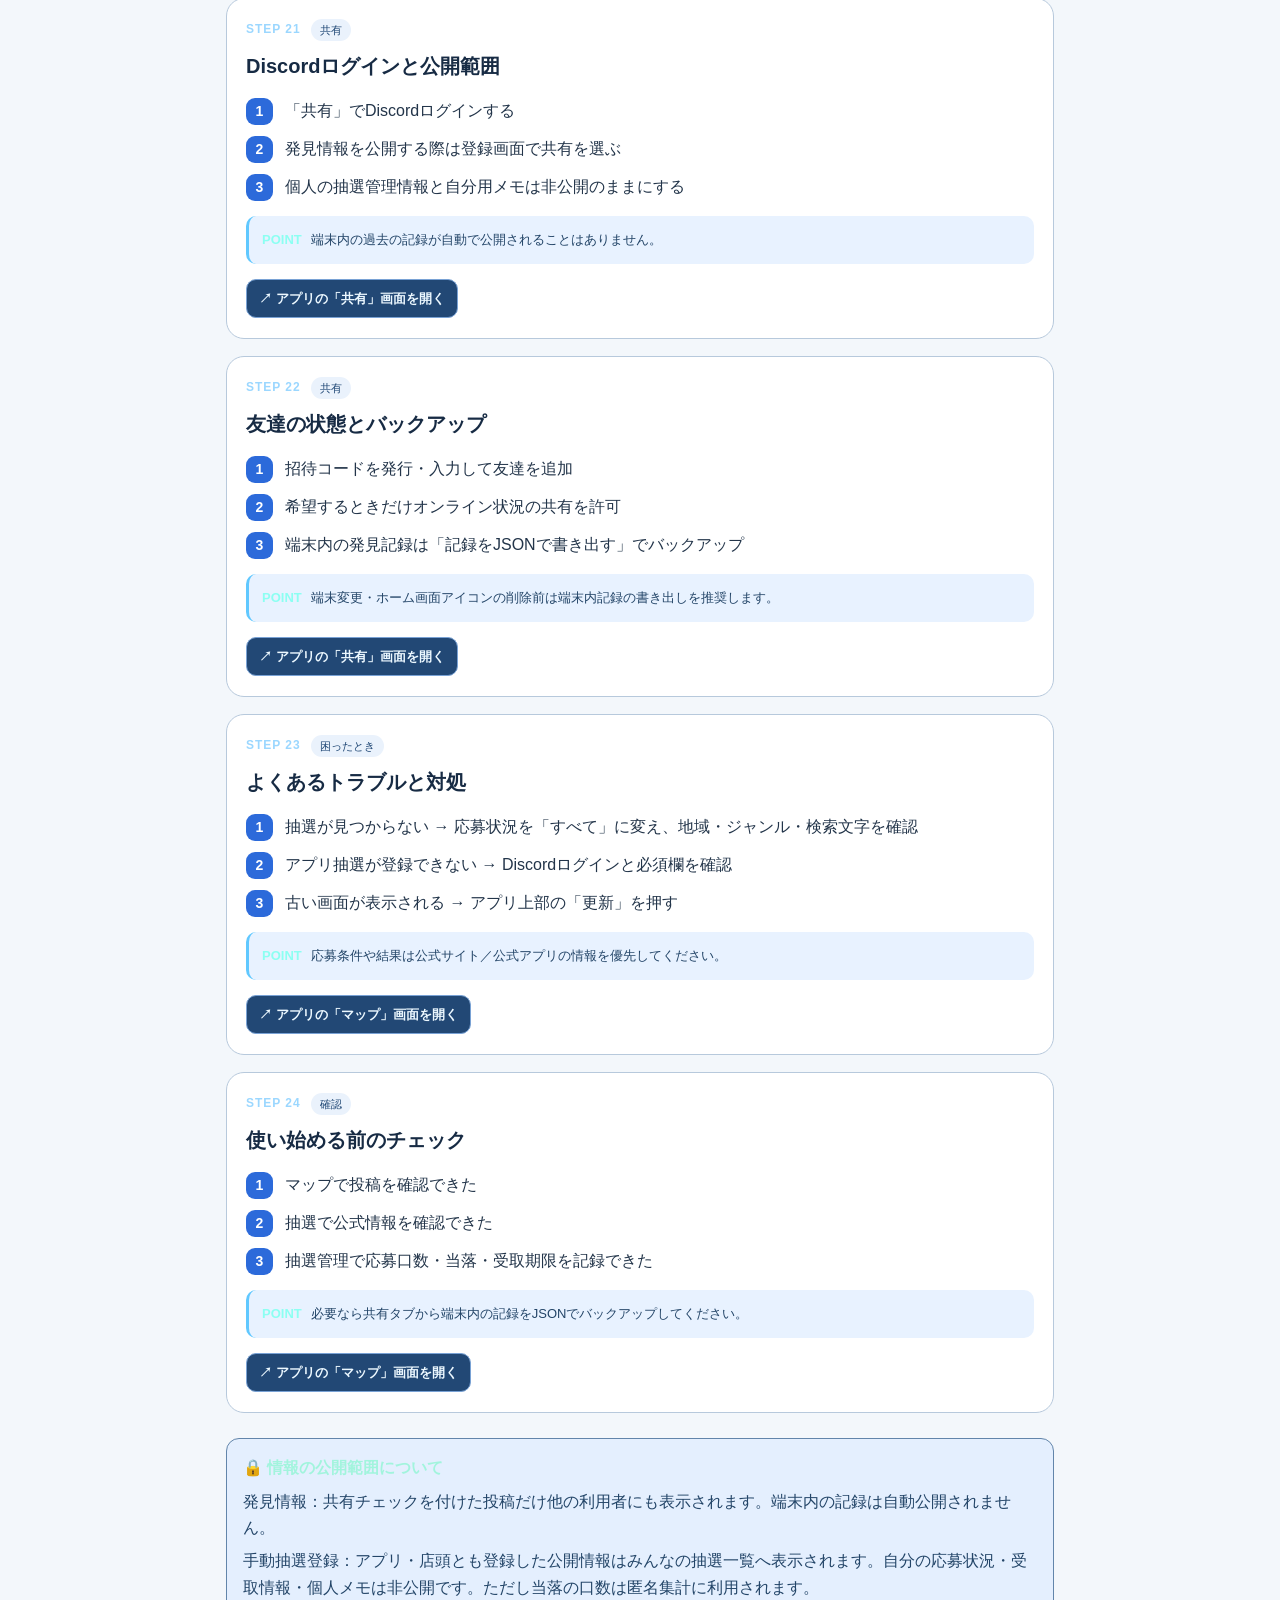
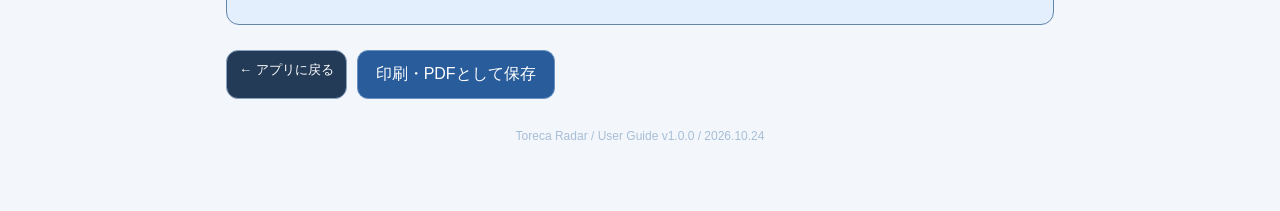
==== commit fa30cc36: "Update manual for unified lottery registration and support long store names" ====
--- a/guide.html
+++ b/guide.html
@@ -5,7 +5,7 @@
 <meta name="viewport" content="width=device-width,initial-scale=1,viewport-fit=cover">
 <meta name="theme-color" content="#101d31">
 <title>Toreca Radar | 使い方マニュアル v1.0.0</title>
-<meta name="description" content="Toreca Radarの使い方マニュアル。マップ、発見情報の登録、抽選・応募管理、アプリ抽選、匿名集計、共有とバックアップ。">
+<meta name="description" content="Toreca Radarの使い方マニュアル。マップ、発見情報の登録、抽選・応募管理、手動抽選登録（アプリ・店頭）、匿名集計、共有とバックアップ。">
 <style>
 :root{color-scheme:dark;--bg:#0c1728;--card:#192c47;--line:#536d8b;--text:#ecf4ff;--muted:#bdcce1;--blue:#337af0;--mint:#8cfff2}
 *{box-sizing:border-box}
@@ -37,16 +37,17 @@
 <header><span class="brand">📡 Toreca Radar</span><a class="back" href="./index.html">← アプリへ戻る</a></header>
 <main>
 <section class="intro"><div class="eyebrow">TRADING CARD / DISCOVER · ALERT · TRACK</div><h1>使い方マニュアル</h1><div class="version">v1.0.0 ｜ 2026年10月24日版</div><p>マップで探す、発見情報を登録する、抽選に応募する、当落と受取期限を管理する。主要な操作を順番に解説します。</p><p><small>※ このページはアプリ閲覧向けの操作ガイドです。元の画像入りPDFそのものではありません。</small></p></section>
+<div id="manualPdfAvailable" hidden style="margin:15px 0;padding:14px;background:#1d456e;border:1px solid #6ea5d2;border-radius:12px;"><strong>📄 実際のアプリ画面付き・PDFマニュアル</strong><p style="margin:5px 0 12px;font-size:13px">オリジナルの画像付きPDF（v1.0.0）を表示します。</p><a id="manualPdfOpen" class="open-app" href="#">PDFを開く ↗</a></div>
 <nav class="toc" aria-label="目次"><a class="pill" href="#cat-はじめに">はじめに</a>
 <a class="pill" href="#cat-マップ">マップ</a>
 <a class="pill" href="#cat-登録">登録</a>
 <a class="pill" href="#cat-抽選">抽選</a>
 <a class="pill" href="#cat-抽選管理">抽選管理</a>
-<a class="pill" href="#cat-アプリ抽選">アプリ抽選</a>
+<a class="pill" href="#cat-手動抽選登録">手動抽選登録</a>
 <a class="pill" href="#cat-抽選結果">抽選結果</a>
 <a class="pill" href="#cat-共有">共有</a>
 <a class="pill" href="#cat-困ったとき">困ったとき</a></nav>
-<section class="step-card" id="step-00"><span id="cat-はじめに" class="target"></span><div class="step-top"><span class="step-number">STEP 00</span><span class="step-kind">はじめに</span></div><h2>まず覚えたい3つの操作</h2><ol><li><span class="num">1</span><span>カードを探す → 「マップ」「抽選」</span></li><li><span class="num">2</span><span>発見した情報を残す → 「登録」</span></li><li><span class="num">3</span><span>応募した抽選を管理する → 「抽選管理」</span></li></ol><aside class="tip"><strong>POINT</strong><span>「開発」は管理者専用。一般の利用者は使いません。</span></aside><a class="open-app" href="./index.html?app_refresh=manual&app_tab=start">↗ アプリの「マップ」画面を開く</a></section>
+<section class="step-card" id="step-00"><span id="cat-はじめに" class="target"></span><div class="step-top"><span class="step-number">STEP 00</span><span class="step-kind">はじめに</span></div><h2>まず覚えたい3つの操作</h2><ol><li><span class="num">1</span><span>カードを探す → 「マップ」「抽選」</span></li><li><span class="num">2</span><span>発見した情報を残す → 「登録」</span></li><li><span class="num">3</span><span>応募した抽選を管理する → 「抽選管理」</span></li></ol><aside class="tip"><strong>POINT</strong><span>「開発」は管理者専用。一般の利用者は使いません。</span></aside><a class="open-app" href="./index.html?app_refresh=manual&app_tab=map">↗ アプリの「マップ」画面を開く</a></section>
 <section class="step-card" id="step-01"><span id="cat-マップ" class="target"></span><div class="step-top"><span class="step-number">STEP 01</span><span class="step-kind">マップ</span></div><h2>マップで発見情報を見る</h2><ol><li><span class="num">1</span><span>「検索・絞り込み」で表示期間や商品を指定する</span></li><li><span class="num">2</span><span>「現在地へ」で現在地付近へ移動する（位置情報の許可が必要）</span></li><li><span class="num">3</span><span>青いピンをタップして店舗の発見情報を確認する</span></li></ol><aside class="tip"><strong>POINT</strong><span>販売状況は投稿時点の情報です。現在の在庫は店舗で確認してください。</span></aside><a class="open-app" href="./index.html?app_refresh=manual&app_tab=map">↗ アプリの「マップ」画面を開く</a></section>
 <section class="step-card" id="step-02"><div class="step-top"><span class="step-number">STEP 02</span><span class="step-kind">マップ</span></div><h2>店舗ごとの投稿を確認する</h2><ol><li><span class="num">1</span><span>地図の下の発見情報カードを見る</span></li><li><span class="num">2</span><span>店舗名・商品名・販売状況・発見日時を確認する</span></li><li><span class="num">3</span><span>必要に応じてピンをタップして場所を確かめる</span></li></ol><aside class="tip"><strong>POINT</strong><span>地図の長押しでも地点登録できますが、保存前に場所を確認してください。</span></aside><a class="open-app" href="./index.html?app_refresh=manual&app_tab=map">↗ アプリの「マップ」画面を開く</a></section>
 <section class="step-card" id="step-03"><span id="cat-登録" class="target"></span><div class="step-top"><span class="step-number">STEP 03</span><span class="step-kind">登録</span></div><h2>発見情報の登録① 店舗を探す</h2><ol><li><span class="num">1</span><span>「店舗名・チェーン名」を入力して「検索」を押す</span></li><li><span class="num">2</span><span>必要なら地域・市区町村で候補を絞る</span></li><li><span class="num">3</span><span>「対象カテゴリを変更」から探す店舗の種類を選ぶ</span></li></ol><aside class="tip"><strong>POINT</strong><span>検索結果の店舗を選ぶと店舗名と位置情報が自動入力されます。</span></aside><a class="open-app" href="./index.html?app_refresh=manual&app_tab=add">↗ アプリの「登録」画面を開く</a></section>
@@ -62,16 +63,30 @@
 <section class="step-card" id="step-13"><div class="step-top"><span class="step-number">STEP 13</span><span class="step-kind">抽選管理</span></div><h2>個別管理① 応募口数・当落</h2><ol><li><span class="num">1</span><span>「応募・当選状況」を選択</span></li><li><span class="num">2</span><span>「応募口数」「当選数」「落選数」を入力</span></li><li><span class="num">3</span><span>「結果待ち」の残り口数を確認する</span></li></ol><aside class="tip"><strong>POINT</strong><span>当選数＋落選数は応募口数以下にしてください。</span></aside><a class="open-app" href="./index.html?app_refresh=manual&app_tab=lotteryManage">↗ アプリの「抽選管理」画面を開く</a></section>
 <section class="step-card" id="step-14"><div class="step-top"><span class="step-number">STEP 14</span><span class="step-kind">抽選管理</span></div><h2>個別管理② 受取期限・メモ</h2><ol><li><span class="num">1</span><span>現地対応済みなら「自分の現地対応を完了した」を選択</span></li><li><span class="num">2</span><span>公式案内に合わせて受取開始日と期限日を入力</span></li><li><span class="num">3</span><span>本人確認書類・持参物などを自分用メモに記録</span></li></ol><aside class="tip"><strong>POINT</strong><span>受取期限の案内はアプリ内で確認できます。実際の時刻は公式案内を優先してください。</span></aside><a class="open-app" href="./index.html?app_refresh=manual&app_tab=lotteryManage">↗ アプリの「抽選管理」画面を開く</a></section>
 <section class="step-card" id="step-15"><div class="step-top"><span class="step-number">STEP 15</span><span class="step-kind">抽選管理</span></div><h2>個別管理③ 保存・削除</h2><ol><li><span class="num">1</span><span>入力内容と受取条件を確認</span></li><li><span class="num">2</span><span>「保存」を押して記録を確定</span></li><li><span class="num">3</span><span>不要な記録は「記録を削除」から削除する</span></li></ol><aside class="tip"><strong>POINT</strong><span>削除すると個人の応募記録が失われ、匿名集計にも影響する場合があります。</span></aside><a class="open-app" href="./index.html?app_refresh=manual&app_tab=lotteryManage">↗ アプリの「抽選管理」画面を開く</a></section>
-<section class="step-card" id="step-16"><span id="cat-アプリ抽選" class="target"></span><div class="step-top"><span class="step-number">STEP 16</span><span class="step-kind">アプリ抽選</span></div><h2>アプリ抽選の登録一覧</h2><ol><li><span class="num">1</span><span>「＋ アプリ抽選を登録」で入力画面を開く</span></li><li><span class="num">2</span><span>アプリ名・抽選名・商品名・店舗名から自分の登録を検索</span></li><li><span class="num">3</span><span>公開中／非表示を絞り込む</span></li></ol><aside class="tip"><strong>POINT</strong><span>作成した抽選カードは「抽選」に表示。応募結果は「抽選管理」で記録します。</span></aside><a class="open-app" href="./index.html?app_refresh=manual&app_tab=appLottery">↗ アプリの「アプリ抽選」画面を開く</a></section>
-<section class="step-card" id="step-17"><div class="step-top"><span class="step-number">STEP 17</span><span class="step-kind">アプリ抽選</span></div><h2>アプリ抽選を新しく登録①</h2><ol><li><span class="num">1</span><span>公式アプリのアプリ名と正式な抽選名を入力（必須）</span></li><li><span class="num">2</span><span>商品名・店舗名・対象地域を分かる範囲で追加</span></li><li><span class="num">3</span><span>ジャンル・商品区分を選択する</span></li></ol><aside class="tip"><strong>POINT</strong><span>公式の表記をそのまま書くと他のユーザーにも分かりやすくなります。</span></aside><a class="open-app" href="./index.html?app_refresh=manual&app_tab=appLottery">↗ アプリの「アプリ抽選」画面を開く</a></section>
-<section class="step-card" id="step-18"><div class="step-top"><span class="step-number">STEP 18</span><span class="step-kind">アプリ抽選</span></div><h2>アプリ抽選を新しく登録②</h2><ol><li><span class="num">1</span><span>分かる場合は応募開始・締切を入力</span></li><li><span class="num">2</span><span>参考URL・応募方法などの共有メモを入力</span></li><li><span class="num">3</span><span>「共有一覧に保存」を押し、必要なら再編集・非表示・再公開する</span></li></ol><aside class="tip"><strong>POINT</strong><span>抽選情報自体は共有されます。個人メモ・応募結果は非公開です。</span></aside><a class="open-app" href="./index.html?app_refresh=manual&app_tab=appLottery">↗ アプリの「アプリ抽選」画面を開く</a></section>
+<section class="step-card" id="step-16"><span id="cat-手動抽選登録" class="target"></span><div class="step-top"><span class="step-number">STEP 16</span><span class="step-kind">手動抽選登録</span></div><h2>手動抽選登録の一覧</h2><ol><li><span class="num">1</span><span>「＋ 抽選を手動登録」で入力画面を開く</span></li><li><span class="num">2</span><span>店舗名・アプリ名・抽選名・商品名から自分の登録を検索</span></li><li><span class="num">3</span><span>公開中／非表示を絞り込む</span></li></ol><aside class="tip"><strong>POINT</strong><span>作成した抽選カードは「抽選」に表示。応募結果は「抽選管理」で記録します。</span></aside><a class="open-app" href="./index.html?app_refresh=manual&app_tab=appLottery">↗ アプリの「手動抽選登録」画面を開く</a></section>
+<section class="step-card" id="step-17"><div class="step-top"><span class="step-number">STEP 17</span><span class="step-kind">手動抽選登録</span></div><h2>応募方式を選んで登録①</h2><ol><li><span class="num">1</span><span>「アプリ応募」または「店頭で直接応募」を選択。アプリはアプリ名・抽選名、店頭は店舗名・地域・抽選名を入力</span></li><li><span class="num">2</span><span>商品名・ジャンルなどを入力。店頭応募の店舗名と地域は必須</span></li><li><span class="num">3</span><span>ジャンル・商品区分を選択する</span></li></ol><aside class="tip"><strong>POINT</strong><span>公式の表記をそのまま書くと他のユーザーにも分かりやすくなります。</span></aside><a class="open-app" href="./index.html?app_refresh=manual&app_tab=appLottery">↗ アプリの「手動抽選登録」画面を開く</a></section>
+<section class="step-card" id="step-18"><div class="step-top"><span class="step-number">STEP 18</span><span class="step-kind">手動抽選登録</span></div><h2>応募条件を入力して保存②</h2><ol><li><span class="num">1</span><span>分かる場合は応募開始・締切を入力</span></li><li><span class="num">2</span><span>参考URL・応募方法などの共有メモを入力。店頭応募の場合は受付時間や必要書類を記載</span></li><li><span class="num">3</span><span>「共有一覧に保存」を押し、必要なら再編集・非表示・再公開する</span></li></ol><aside class="tip"><strong>POINT</strong><span>抽選情報自体は共有されます。個人メモ・応募結果は非公開です。</span></aside><a class="open-app" href="./index.html?app_refresh=manual&app_tab=appLottery">↗ アプリの「手動抽選登録」画面を開く</a></section>
 <section class="step-card" id="step-19"><span id="cat-抽選結果" class="target"></span><div class="step-top"><span class="step-number">STEP 19</span><span class="step-kind">抽選結果</span></div><h2>匿名の抽選結果を探す</h2><ol><li><span class="num">1</span><span>「抽選結果」で「更新」を押す</span></li><li><span class="num">2</span><span>抽選名・店舗名で検索、応募済み／当選／落選で絞り込む</span></li><li><span class="num">3</span><span>応募記録のある抽選と表示人数を確認する</span></li></ol><aside class="tip"><strong>POINT</strong><span>閲覧にはDiscordログインが必要です。少人数の場合、結果から個人を推測できる場合があります。</span></aside><a class="open-app" href="./index.html?app_refresh=manual&app_tab=lotteryResults">↗ アプリの「抽選結果」画面を開く</a></section>
 <section class="step-card" id="step-20"><div class="step-top"><span class="step-number">STEP 20</span><span class="step-kind">抽選結果</span></div><h2>匿名集計の読み方</h2><ol><li><span class="num">1</span><span>抽選名・対象店舗・地域を確認</span></li><li><span class="num">2</span><span>「応募者」の人数と応募／当選／落選の口数を確認</span></li><li><span class="num">3</span><span>「結果待ち」でまだ結果が記録されていない口数を見る</span></li></ol><aside class="tip"><strong>POINT</strong><span>複数店舗の場合、応募者ごとの対象店舗は判別できません。</span></aside><a class="open-app" href="./index.html?app_refresh=manual&app_tab=lotteryResults">↗ アプリの「抽選結果」画面を開く</a></section>
 <section class="step-card" id="step-21"><span id="cat-共有" class="target"></span><div class="step-top"><span class="step-number">STEP 21</span><span class="step-kind">共有</span></div><h2>Discordログインと公開範囲</h2><ol><li><span class="num">1</span><span>「共有」でDiscordログインする</span></li><li><span class="num">2</span><span>発見情報を公開する際は登録画面で共有を選ぶ</span></li><li><span class="num">3</span><span>個人の抽選管理情報と自分用メモは非公開のままにする</span></li></ol><aside class="tip"><strong>POINT</strong><span>端末内の過去の記録が自動で公開されることはありません。</span></aside><a class="open-app" href="./index.html?app_refresh=manual&app_tab=group">↗ アプリの「共有」画面を開く</a></section>
 <section class="step-card" id="step-22"><div class="step-top"><span class="step-number">STEP 22</span><span class="step-kind">共有</span></div><h2>友達の状態とバックアップ</h2><ol><li><span class="num">1</span><span>招待コードを発行・入力して友達を追加</span></li><li><span class="num">2</span><span>希望するときだけオンライン状況の共有を許可</span></li><li><span class="num">3</span><span>端末内の発見記録は「記録をJSONで書き出す」でバックアップ</span></li></ol><aside class="tip"><strong>POINT</strong><span>端末変更・ホーム画面アイコンの削除前は端末内記録の書き出しを推奨します。</span></aside><a class="open-app" href="./index.html?app_refresh=manual&app_tab=group">↗ アプリの「共有」画面を開く</a></section>
-<section class="step-card" id="step-23"><span id="cat-困ったとき" class="target"></span><div class="step-top"><span class="step-number">STEP 23</span><span class="step-kind">困ったとき</span></div><h2>よくあるトラブルと対処</h2><ol><li><span class="num">1</span><span>抽選が見つからない → 応募状況を「すべて」に変え、地域・ジャンル・検索文字を確認</span></li><li><span class="num">2</span><span>アプリ抽選が登録できない → Discordログインと必須欄を確認</span></li><li><span class="num">3</span><span>古い画面が表示される → アプリ上部の「更新」を押す</span></li></ol><aside class="tip"><strong>POINT</strong><span>応募条件や結果は公式サイト／公式アプリの情報を優先してください。</span></aside><a class="open-app" href="./index.html?app_refresh=manual&app_tab=start">↗ アプリの「マップ」画面を開く</a></section>
-<section class="step-card" id="step-24"><span id="cat-確認" class="target"></span><div class="step-top"><span class="step-number">STEP 24</span><span class="step-kind">確認</span></div><h2>使い始める前のチェック</h2><ol><li><span class="num">1</span><span>マップで投稿を確認できた</span></li><li><span class="num">2</span><span>抽選で公式情報を確認できた</span></li><li><span class="num">3</span><span>抽選管理で応募口数・当落・受取期限を記録できた</span></li></ol><aside class="tip"><strong>POINT</strong><span>必要なら共有タブから端末内の記録をJSONでバックアップしてください。</span></aside><a class="open-app" href="./index.html?app_refresh=manual&app_tab=start">↗ アプリの「マップ」画面を開く</a></section>
-<section class="privacy"><strong>🔒 情報の公開範囲について</strong><p>発見情報：共有チェックを付けた投稿だけ他の利用者にも表示されます。端末内の記録は自動公開されません。</p><p>アプリ抽選：登録した抽選の公開情報はみんなの抽選一覧へ表示されます。自分の応募状況・受取情報・個人メモは非公開です。ただし当落の口数は匿名集計に利用されます。</p></section>
+<section class="step-card" id="step-23"><span id="cat-困ったとき" class="target"></span><div class="step-top"><span class="step-number">STEP 23</span><span class="step-kind">困ったとき</span></div><h2>よくあるトラブルと対処</h2><ol><li><span class="num">1</span><span>抽選が見つからない → 応募状況を「すべて」に変え、地域・ジャンル・検索文字を確認</span></li><li><span class="num">2</span><span>アプリ抽選が登録できない → Discordログインと必須欄を確認</span></li><li><span class="num">3</span><span>古い画面が表示される → アプリ上部の「更新」を押す</span></li></ol><aside class="tip"><strong>POINT</strong><span>応募条件や結果は公式サイト／公式アプリの情報を優先してください。</span></aside><a class="open-app" href="./index.html?app_refresh=manual&app_tab=map">↗ アプリの「マップ」画面を開く</a></section>
+<section class="step-card" id="step-24"><span id="cat-確認" class="target"></span><div class="step-top"><span class="step-number">STEP 24</span><span class="step-kind">確認</span></div><h2>使い始める前のチェック</h2><ol><li><span class="num">1</span><span>マップで投稿を確認できた</span></li><li><span class="num">2</span><span>抽選で公式情報を確認できた</span></li><li><span class="num">3</span><span>抽選管理で応募口数・当落・受取期限を記録できた</span></li></ol><aside class="tip"><strong>POINT</strong><span>必要なら共有タブから端末内の記録をJSONでバックアップしてください。</span></aside><a class="open-app" href="./index.html?app_refresh=manual&app_tab=map">↗ アプリの「マップ」画面を開く</a></section>
+<section class="privacy"><strong>🔒 情報の公開範囲について</strong><p>発見情報：共有チェックを付けた投稿だけ他の利用者にも表示されます。端末内の記録は自動公開されません。</p><p>手動抽選登録：アプリ・店頭とも登録した公開情報はみんなの抽選一覧へ表示されます。自分の応募状況・受取情報・個人メモは非公開です。ただし当落の口数は匿名集計に利用されます。</p></section>
 <div class="actions"><a class="back" href="./index.html">← アプリに戻る</a><button class="print" type="button" onclick="window.print()">印刷・PDFとして保存</button></div>
 <footer>Toreca Radar / User Guide v1.0.0 / 2026.10.24</footer>
-</main></body></html>+</main>
+<script>
+(function(){
+  var box=document.getElementById('manualPdfAvailable');
+  var link=document.getElementById('manualPdfOpen');
+  var url='./Toreca_Radar_実画面つき使い方マニュアル_v1.0.0_日本語修正版.pdf';
+  fetch(url,{method:'HEAD',cache:'no-store'}).then(function(response){
+    if(response.ok && /pdf/i.test(response.headers.get('content-type')||'')){
+      link.href=url;
+      box.hidden=false;
+    }
+  }).catch(function(){});
+})();
+</script>
+</body></html>
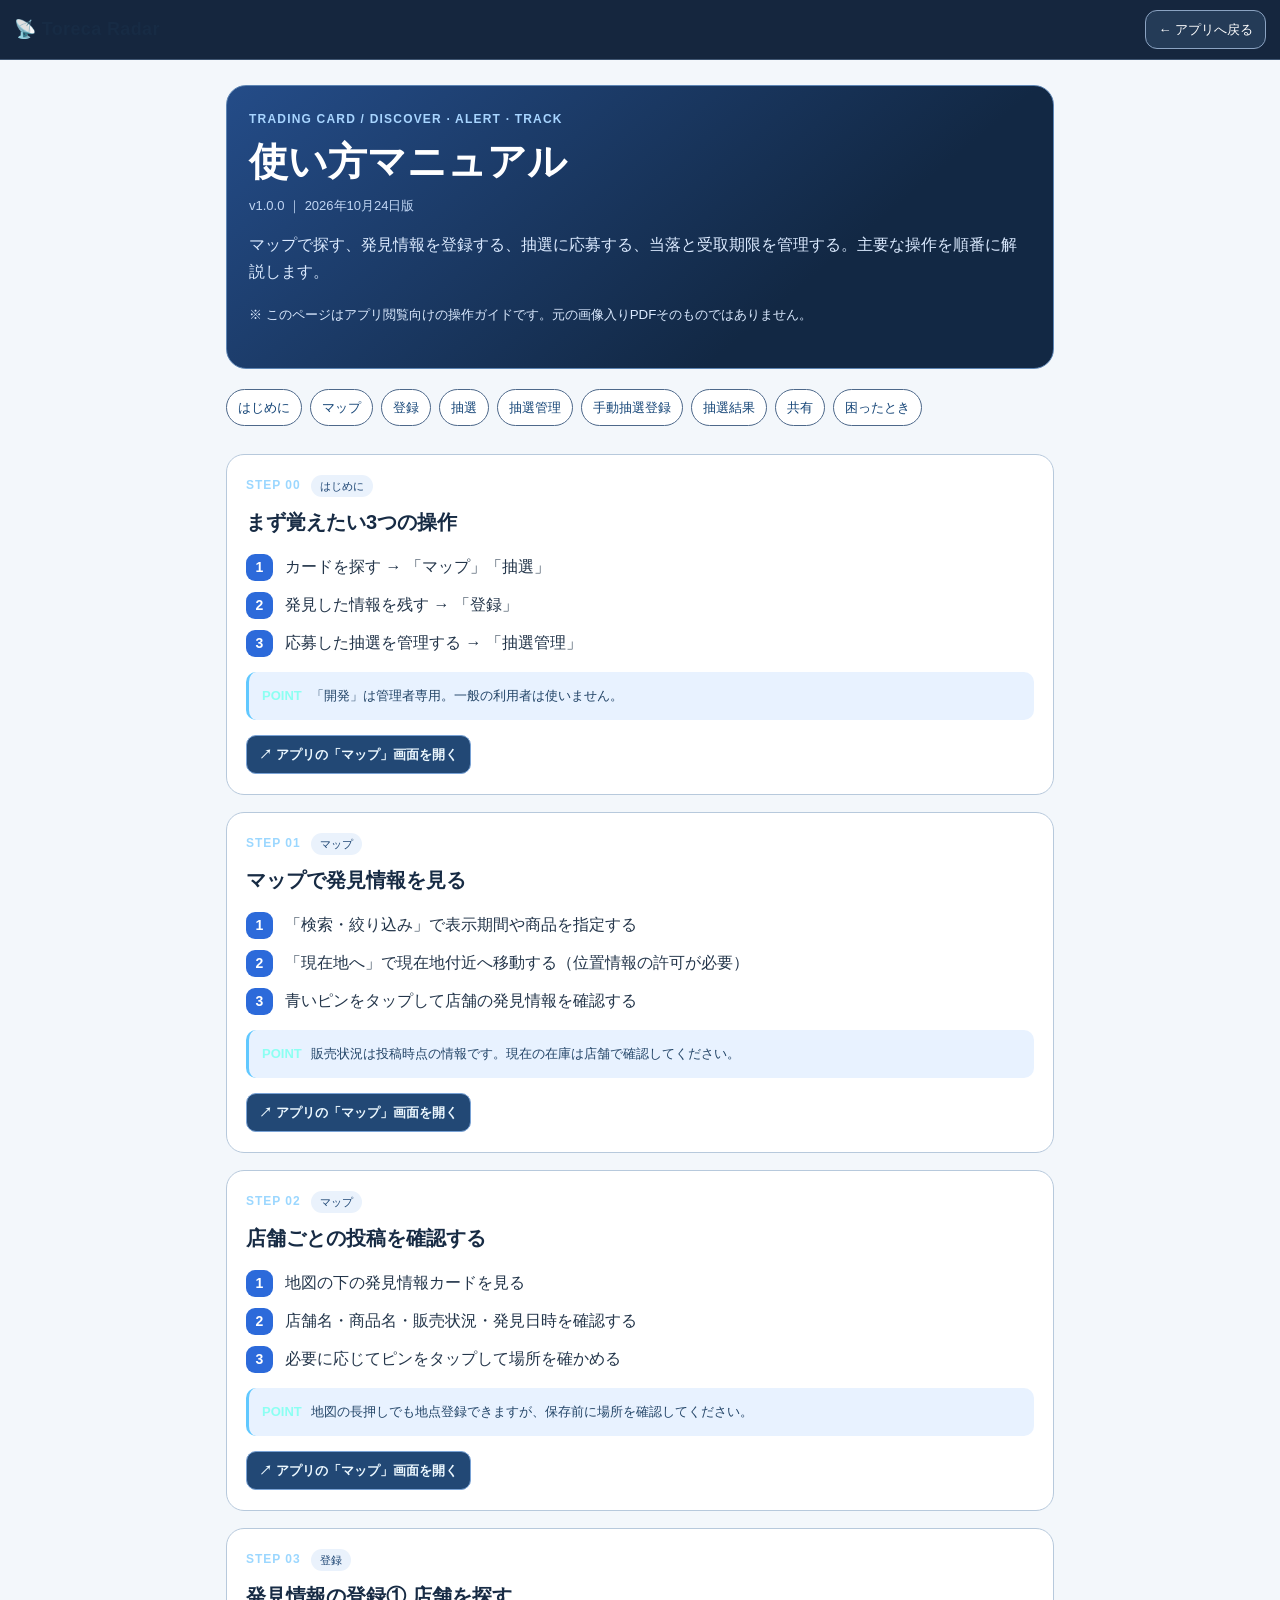
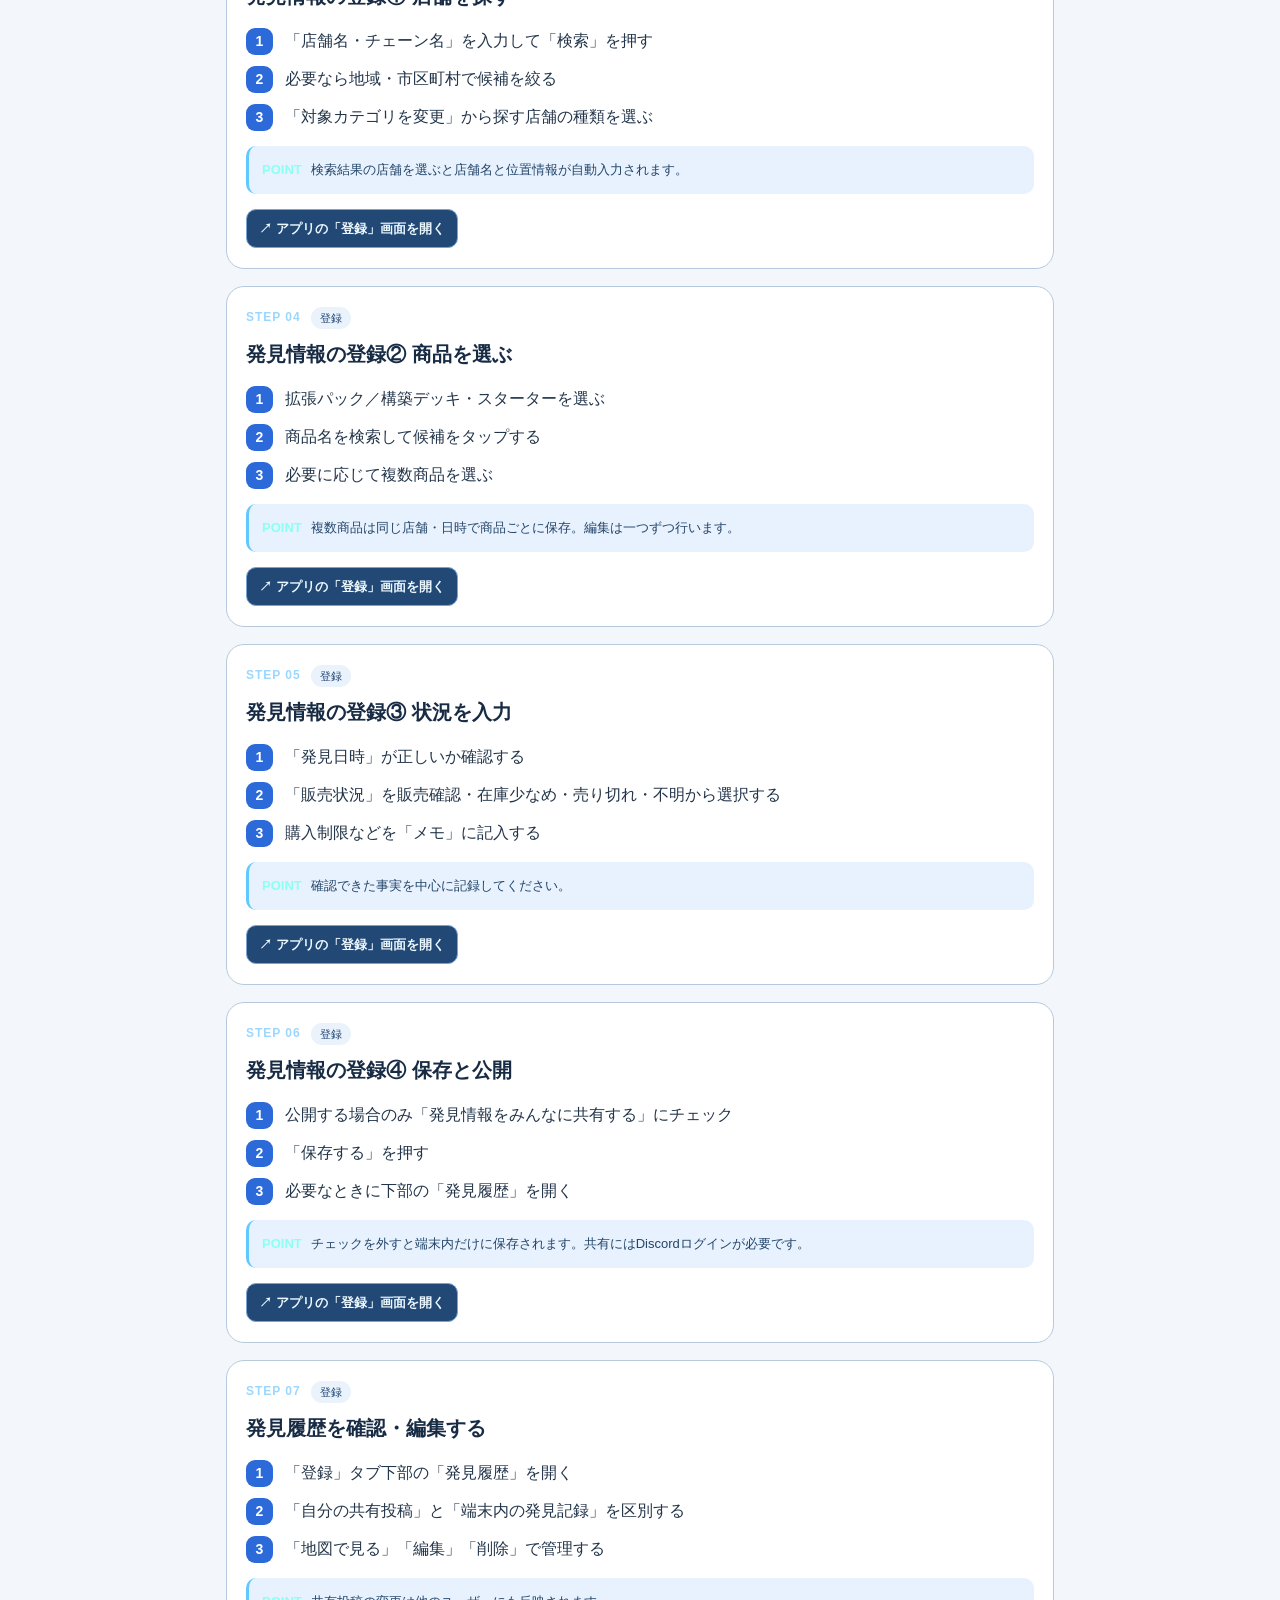
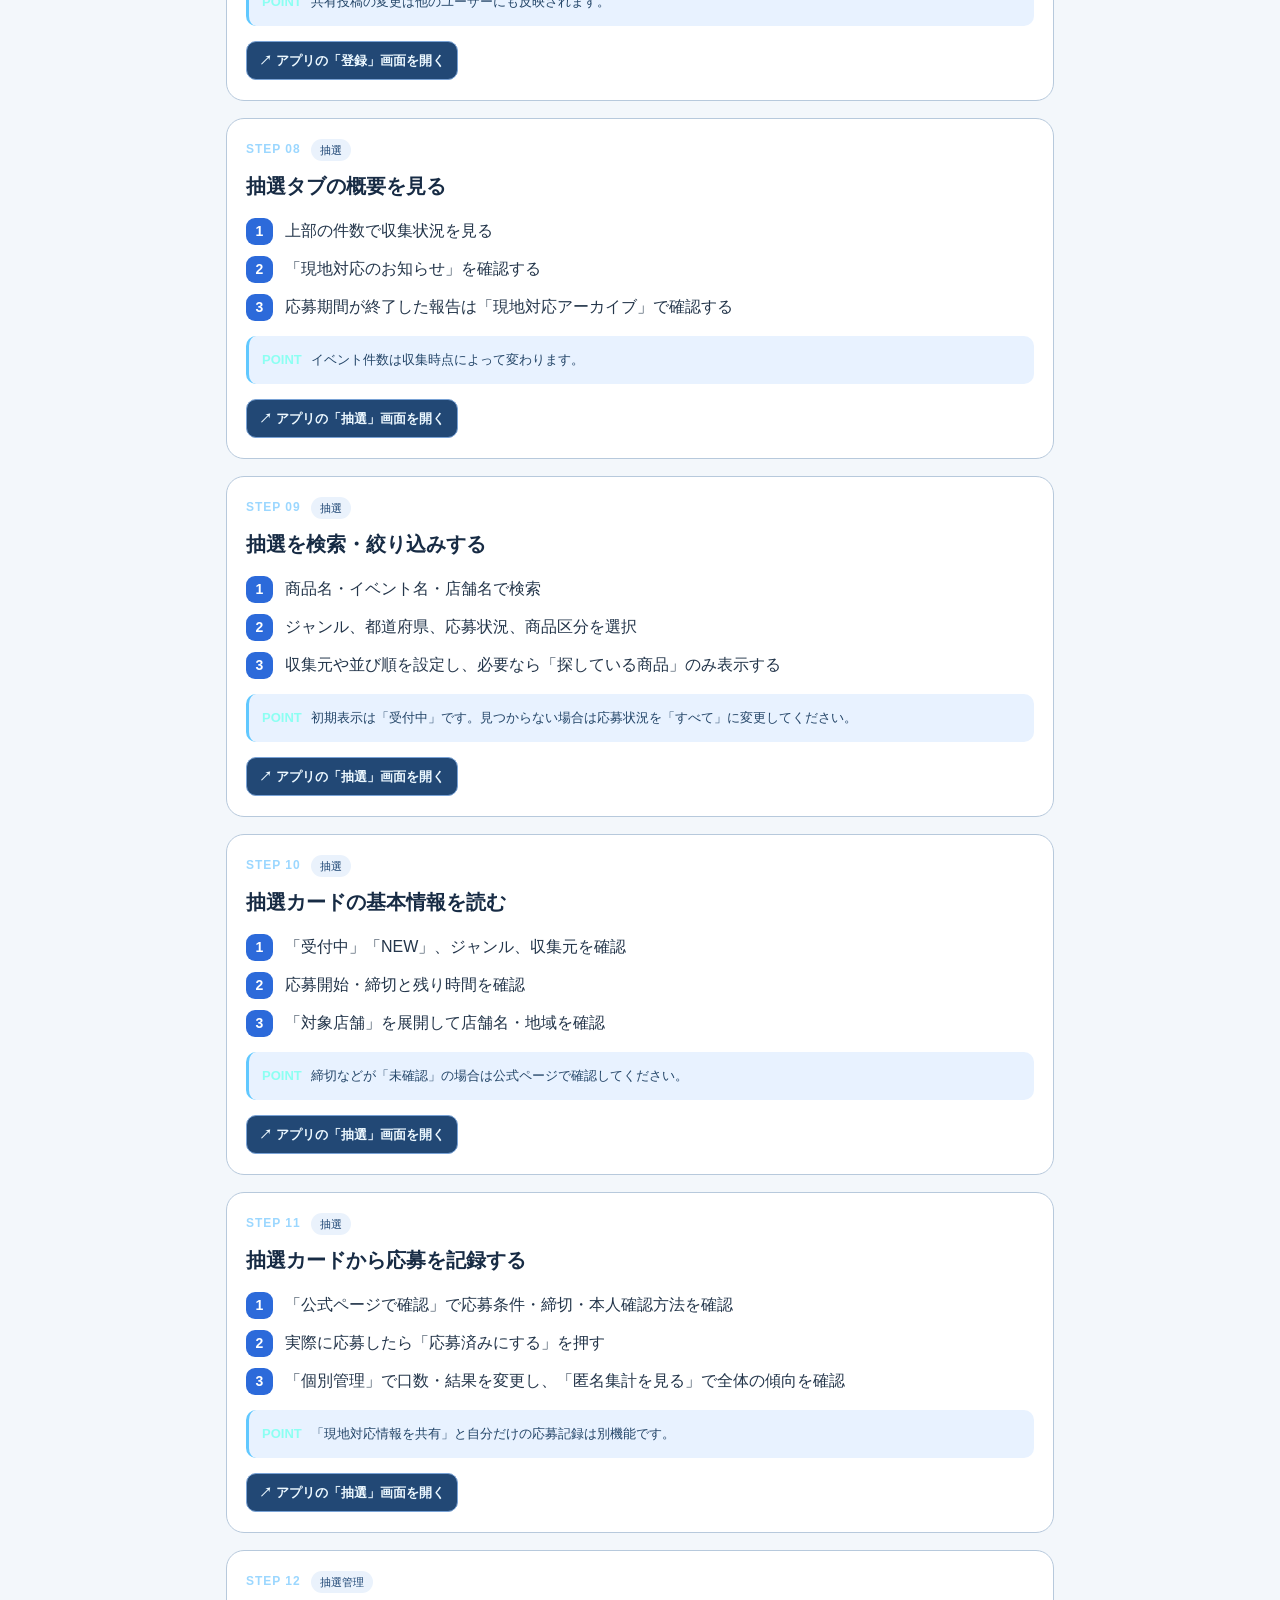
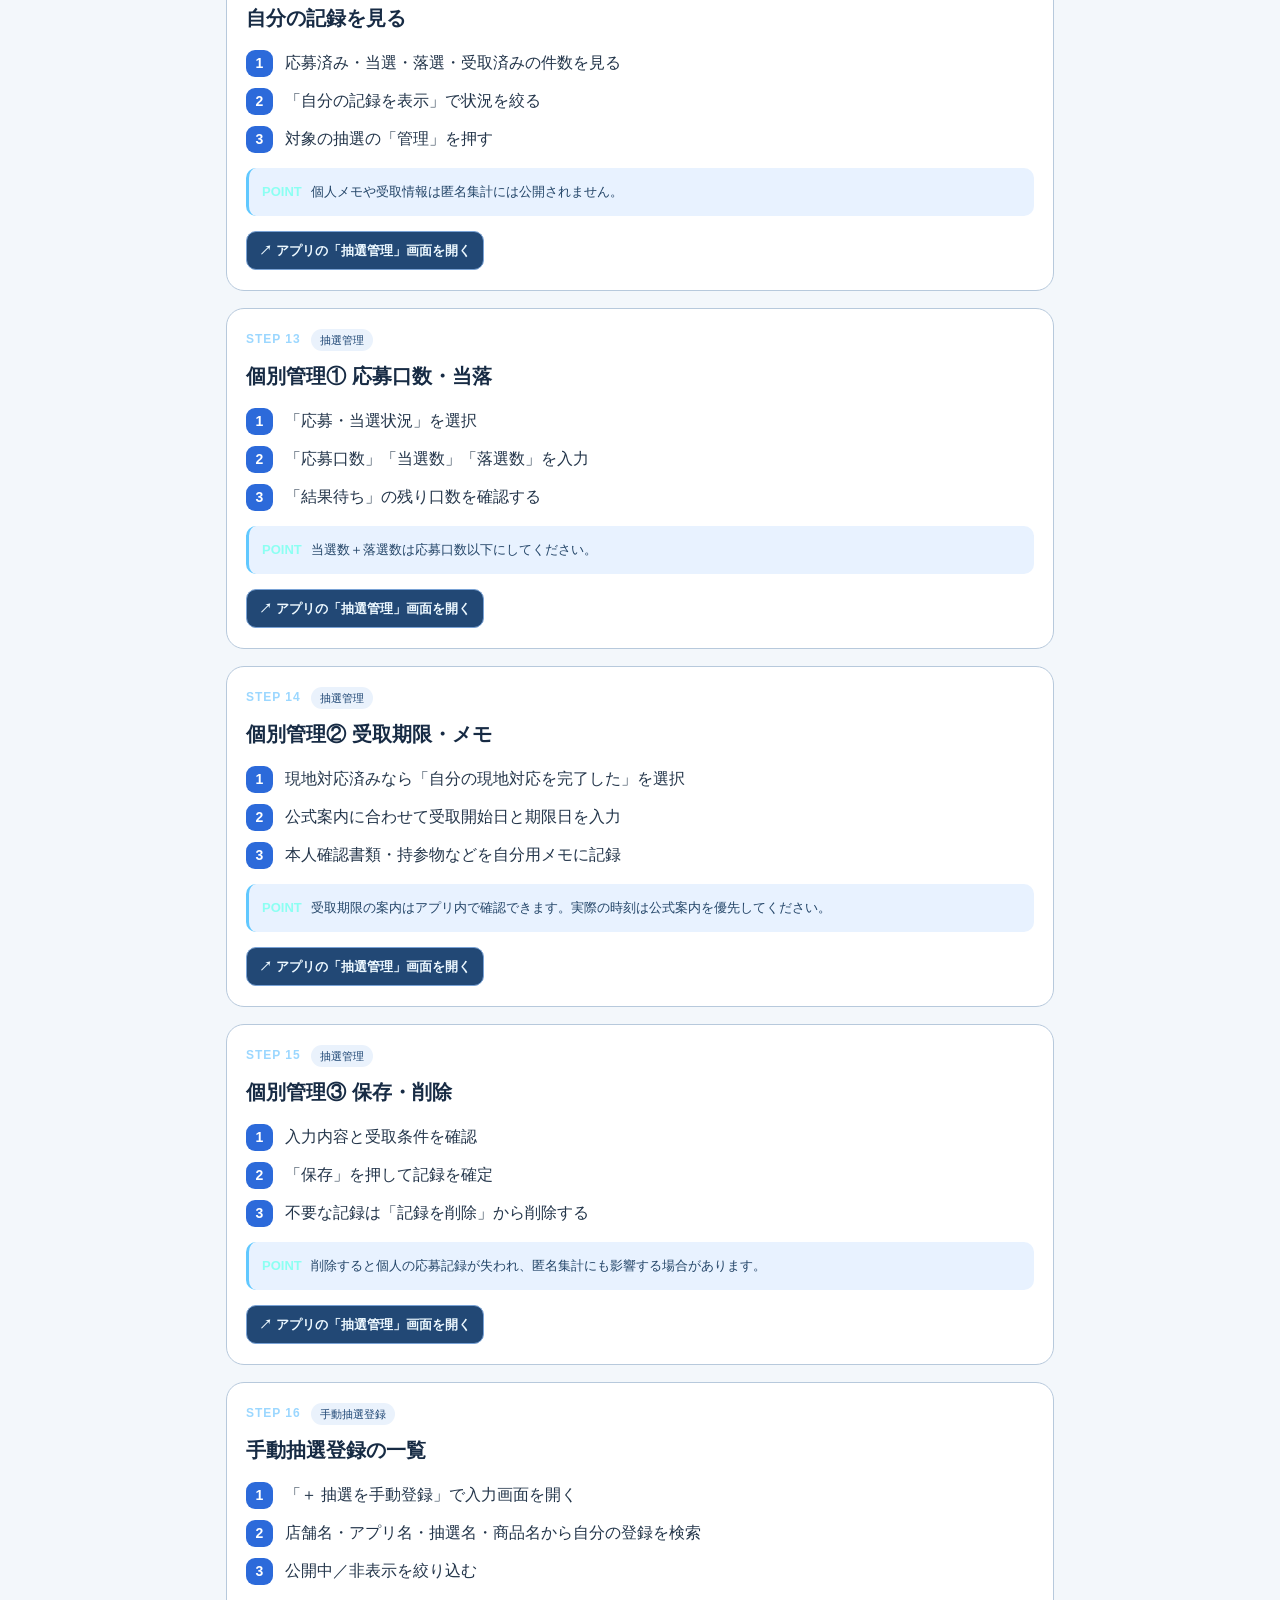
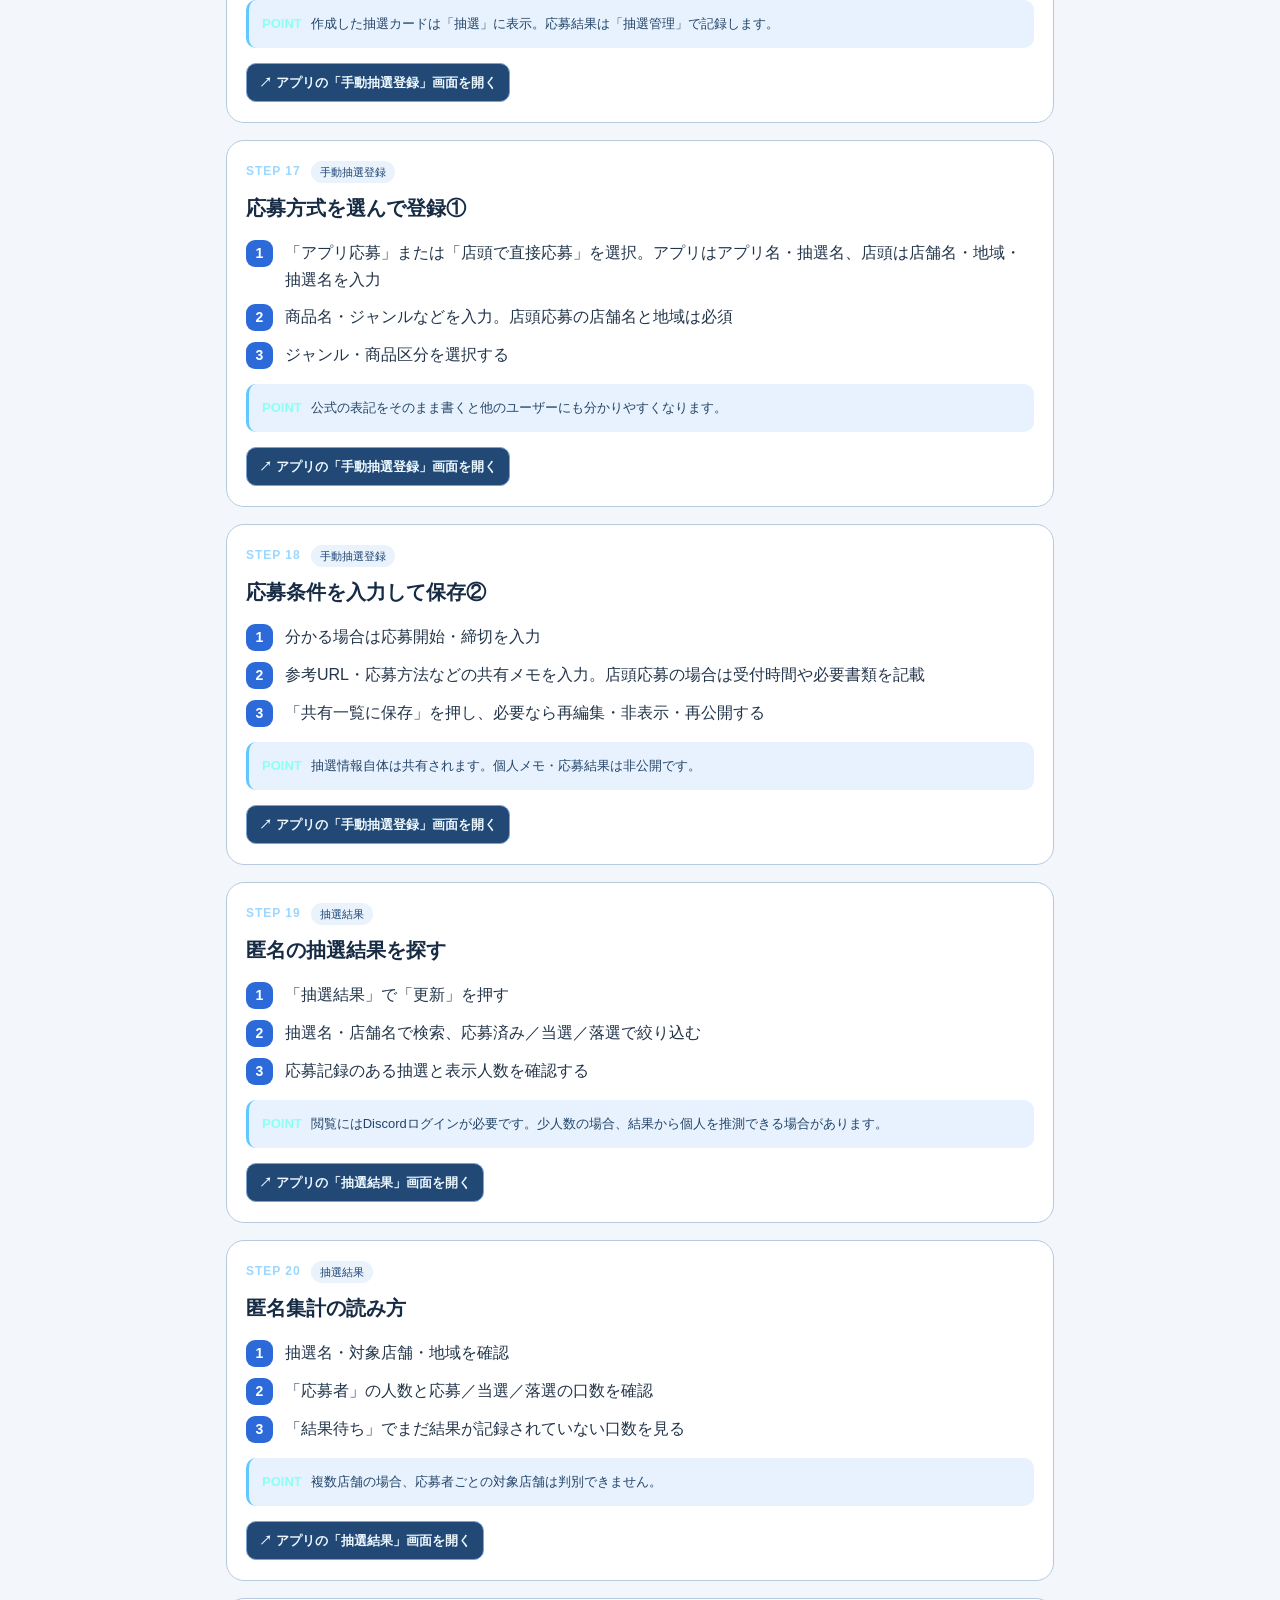
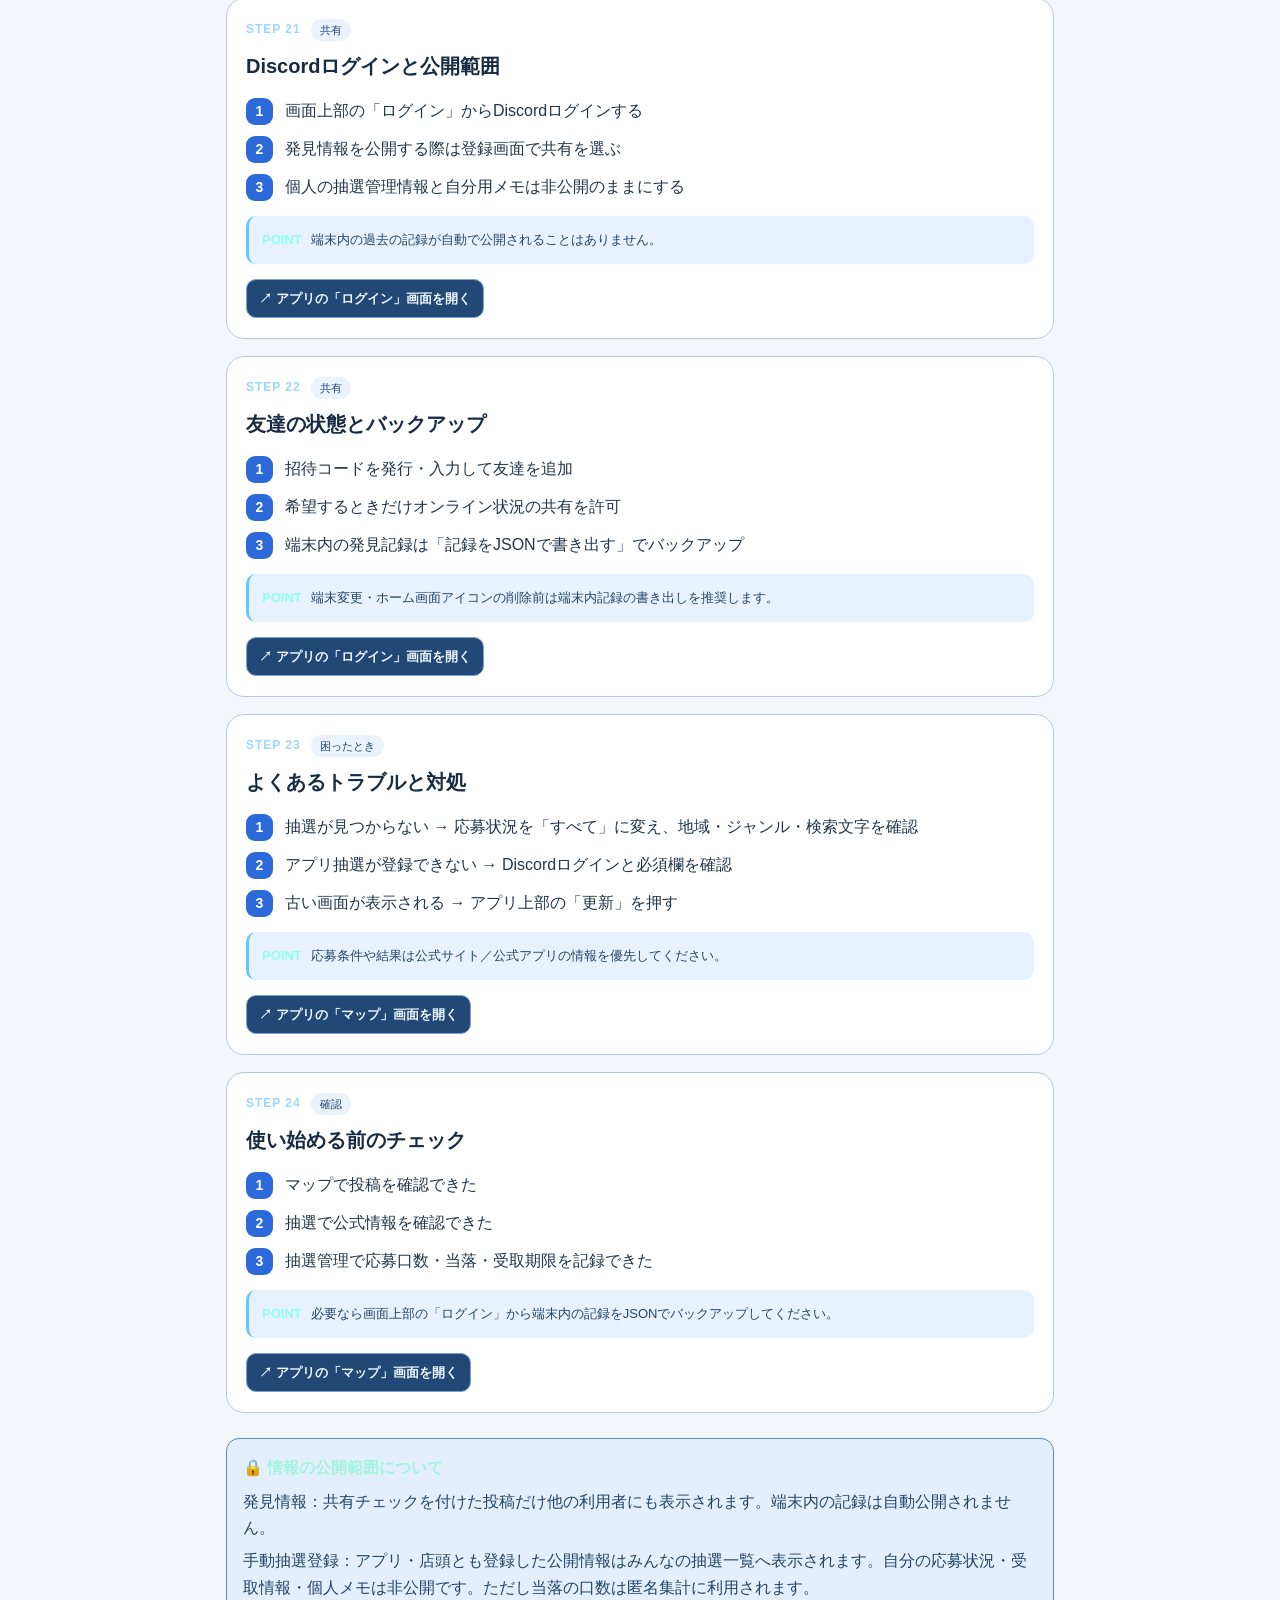
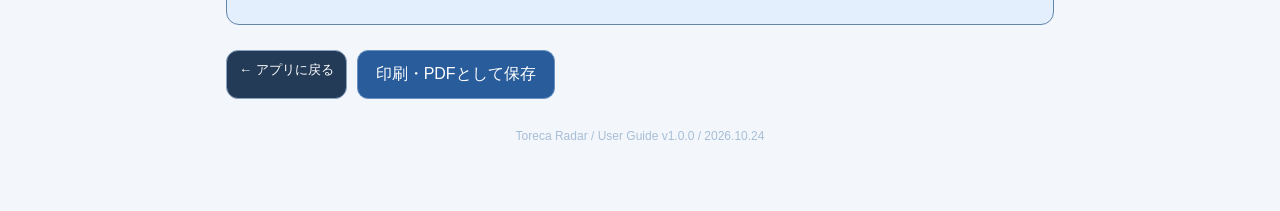
==== commit 066383b9: "Move Share to top header as Login and preserve navigation" ====
--- a/guide.html
+++ b/guide.html
@@ -68,10 +68,10 @@
 <section class="step-card" id="step-18"><div class="step-top"><span class="step-number">STEP 18</span><span class="step-kind">手動抽選登録</span></div><h2>応募条件を入力して保存②</h2><ol><li><span class="num">1</span><span>分かる場合は応募開始・締切を入力</span></li><li><span class="num">2</span><span>参考URL・応募方法などの共有メモを入力。店頭応募の場合は受付時間や必要書類を記載</span></li><li><span class="num">3</span><span>「共有一覧に保存」を押し、必要なら再編集・非表示・再公開する</span></li></ol><aside class="tip"><strong>POINT</strong><span>抽選情報自体は共有されます。個人メモ・応募結果は非公開です。</span></aside><a class="open-app" href="./index.html?app_refresh=manual&app_tab=appLottery">↗ アプリの「手動抽選登録」画面を開く</a></section>
 <section class="step-card" id="step-19"><span id="cat-抽選結果" class="target"></span><div class="step-top"><span class="step-number">STEP 19</span><span class="step-kind">抽選結果</span></div><h2>匿名の抽選結果を探す</h2><ol><li><span class="num">1</span><span>「抽選結果」で「更新」を押す</span></li><li><span class="num">2</span><span>抽選名・店舗名で検索、応募済み／当選／落選で絞り込む</span></li><li><span class="num">3</span><span>応募記録のある抽選と表示人数を確認する</span></li></ol><aside class="tip"><strong>POINT</strong><span>閲覧にはDiscordログインが必要です。少人数の場合、結果から個人を推測できる場合があります。</span></aside><a class="open-app" href="./index.html?app_refresh=manual&app_tab=lotteryResults">↗ アプリの「抽選結果」画面を開く</a></section>
 <section class="step-card" id="step-20"><div class="step-top"><span class="step-number">STEP 20</span><span class="step-kind">抽選結果</span></div><h2>匿名集計の読み方</h2><ol><li><span class="num">1</span><span>抽選名・対象店舗・地域を確認</span></li><li><span class="num">2</span><span>「応募者」の人数と応募／当選／落選の口数を確認</span></li><li><span class="num">3</span><span>「結果待ち」でまだ結果が記録されていない口数を見る</span></li></ol><aside class="tip"><strong>POINT</strong><span>複数店舗の場合、応募者ごとの対象店舗は判別できません。</span></aside><a class="open-app" href="./index.html?app_refresh=manual&app_tab=lotteryResults">↗ アプリの「抽選結果」画面を開く</a></section>
-<section class="step-card" id="step-21"><span id="cat-共有" class="target"></span><div class="step-top"><span class="step-number">STEP 21</span><span class="step-kind">共有</span></div><h2>Discordログインと公開範囲</h2><ol><li><span class="num">1</span><span>「共有」でDiscordログインする</span></li><li><span class="num">2</span><span>発見情報を公開する際は登録画面で共有を選ぶ</span></li><li><span class="num">3</span><span>個人の抽選管理情報と自分用メモは非公開のままにする</span></li></ol><aside class="tip"><strong>POINT</strong><span>端末内の過去の記録が自動で公開されることはありません。</span></aside><a class="open-app" href="./index.html?app_refresh=manual&app_tab=group">↗ アプリの「共有」画面を開く</a></section>
-<section class="step-card" id="step-22"><div class="step-top"><span class="step-number">STEP 22</span><span class="step-kind">共有</span></div><h2>友達の状態とバックアップ</h2><ol><li><span class="num">1</span><span>招待コードを発行・入力して友達を追加</span></li><li><span class="num">2</span><span>希望するときだけオンライン状況の共有を許可</span></li><li><span class="num">3</span><span>端末内の発見記録は「記録をJSONで書き出す」でバックアップ</span></li></ol><aside class="tip"><strong>POINT</strong><span>端末変更・ホーム画面アイコンの削除前は端末内記録の書き出しを推奨します。</span></aside><a class="open-app" href="./index.html?app_refresh=manual&app_tab=group">↗ アプリの「共有」画面を開く</a></section>
+<section class="step-card" id="step-21"><span id="cat-共有" class="target"></span><div class="step-top"><span class="step-number">STEP 21</span><span class="step-kind">共有</span></div><h2>Discordログインと公開範囲</h2><ol><li><span class="num">1</span><span>画面上部の「ログイン」からDiscordログインする</span></li><li><span class="num">2</span><span>発見情報を公開する際は登録画面で共有を選ぶ</span></li><li><span class="num">3</span><span>個人の抽選管理情報と自分用メモは非公開のままにする</span></li></ol><aside class="tip"><strong>POINT</strong><span>端末内の過去の記録が自動で公開されることはありません。</span></aside><a class="open-app" href="./index.html?app_refresh=manual&app_tab=group">↗ アプリの「ログイン」画面を開く</a></section>
+<section class="step-card" id="step-22"><div class="step-top"><span class="step-number">STEP 22</span><span class="step-kind">共有</span></div><h2>友達の状態とバックアップ</h2><ol><li><span class="num">1</span><span>招待コードを発行・入力して友達を追加</span></li><li><span class="num">2</span><span>希望するときだけオンライン状況の共有を許可</span></li><li><span class="num">3</span><span>端末内の発見記録は「記録をJSONで書き出す」でバックアップ</span></li></ol><aside class="tip"><strong>POINT</strong><span>端末変更・ホーム画面アイコンの削除前は端末内記録の書き出しを推奨します。</span></aside><a class="open-app" href="./index.html?app_refresh=manual&app_tab=group">↗ アプリの「ログイン」画面を開く</a></section>
 <section class="step-card" id="step-23"><span id="cat-困ったとき" class="target"></span><div class="step-top"><span class="step-number">STEP 23</span><span class="step-kind">困ったとき</span></div><h2>よくあるトラブルと対処</h2><ol><li><span class="num">1</span><span>抽選が見つからない → 応募状況を「すべて」に変え、地域・ジャンル・検索文字を確認</span></li><li><span class="num">2</span><span>アプリ抽選が登録できない → Discordログインと必須欄を確認</span></li><li><span class="num">3</span><span>古い画面が表示される → アプリ上部の「更新」を押す</span></li></ol><aside class="tip"><strong>POINT</strong><span>応募条件や結果は公式サイト／公式アプリの情報を優先してください。</span></aside><a class="open-app" href="./index.html?app_refresh=manual&app_tab=map">↗ アプリの「マップ」画面を開く</a></section>
-<section class="step-card" id="step-24"><span id="cat-確認" class="target"></span><div class="step-top"><span class="step-number">STEP 24</span><span class="step-kind">確認</span></div><h2>使い始める前のチェック</h2><ol><li><span class="num">1</span><span>マップで投稿を確認できた</span></li><li><span class="num">2</span><span>抽選で公式情報を確認できた</span></li><li><span class="num">3</span><span>抽選管理で応募口数・当落・受取期限を記録できた</span></li></ol><aside class="tip"><strong>POINT</strong><span>必要なら共有タブから端末内の記録をJSONでバックアップしてください。</span></aside><a class="open-app" href="./index.html?app_refresh=manual&app_tab=map">↗ アプリの「マップ」画面を開く</a></section>
+<section class="step-card" id="step-24"><span id="cat-確認" class="target"></span><div class="step-top"><span class="step-number">STEP 24</span><span class="step-kind">確認</span></div><h2>使い始める前のチェック</h2><ol><li><span class="num">1</span><span>マップで投稿を確認できた</span></li><li><span class="num">2</span><span>抽選で公式情報を確認できた</span></li><li><span class="num">3</span><span>抽選管理で応募口数・当落・受取期限を記録できた</span></li></ol><aside class="tip"><strong>POINT</strong><span>必要なら画面上部の「ログイン」から端末内の記録をJSONでバックアップしてください。</span></aside><a class="open-app" href="./index.html?app_refresh=manual&app_tab=map">↗ アプリの「マップ」画面を開く</a></section>
 <section class="privacy"><strong>🔒 情報の公開範囲について</strong><p>発見情報：共有チェックを付けた投稿だけ他の利用者にも表示されます。端末内の記録は自動公開されません。</p><p>手動抽選登録：アプリ・店頭とも登録した公開情報はみんなの抽選一覧へ表示されます。自分の応募状況・受取情報・個人メモは非公開です。ただし当落の口数は匿名集計に利用されます。</p></section>
 <div class="actions"><a class="back" href="./index.html">← アプリに戻る</a><button class="print" type="button" onclick="window.print()">印刷・PDFとして保存</button></div>
 <footer>Toreca Radar / User Guide v1.0.0 / 2026.10.24</footer>
